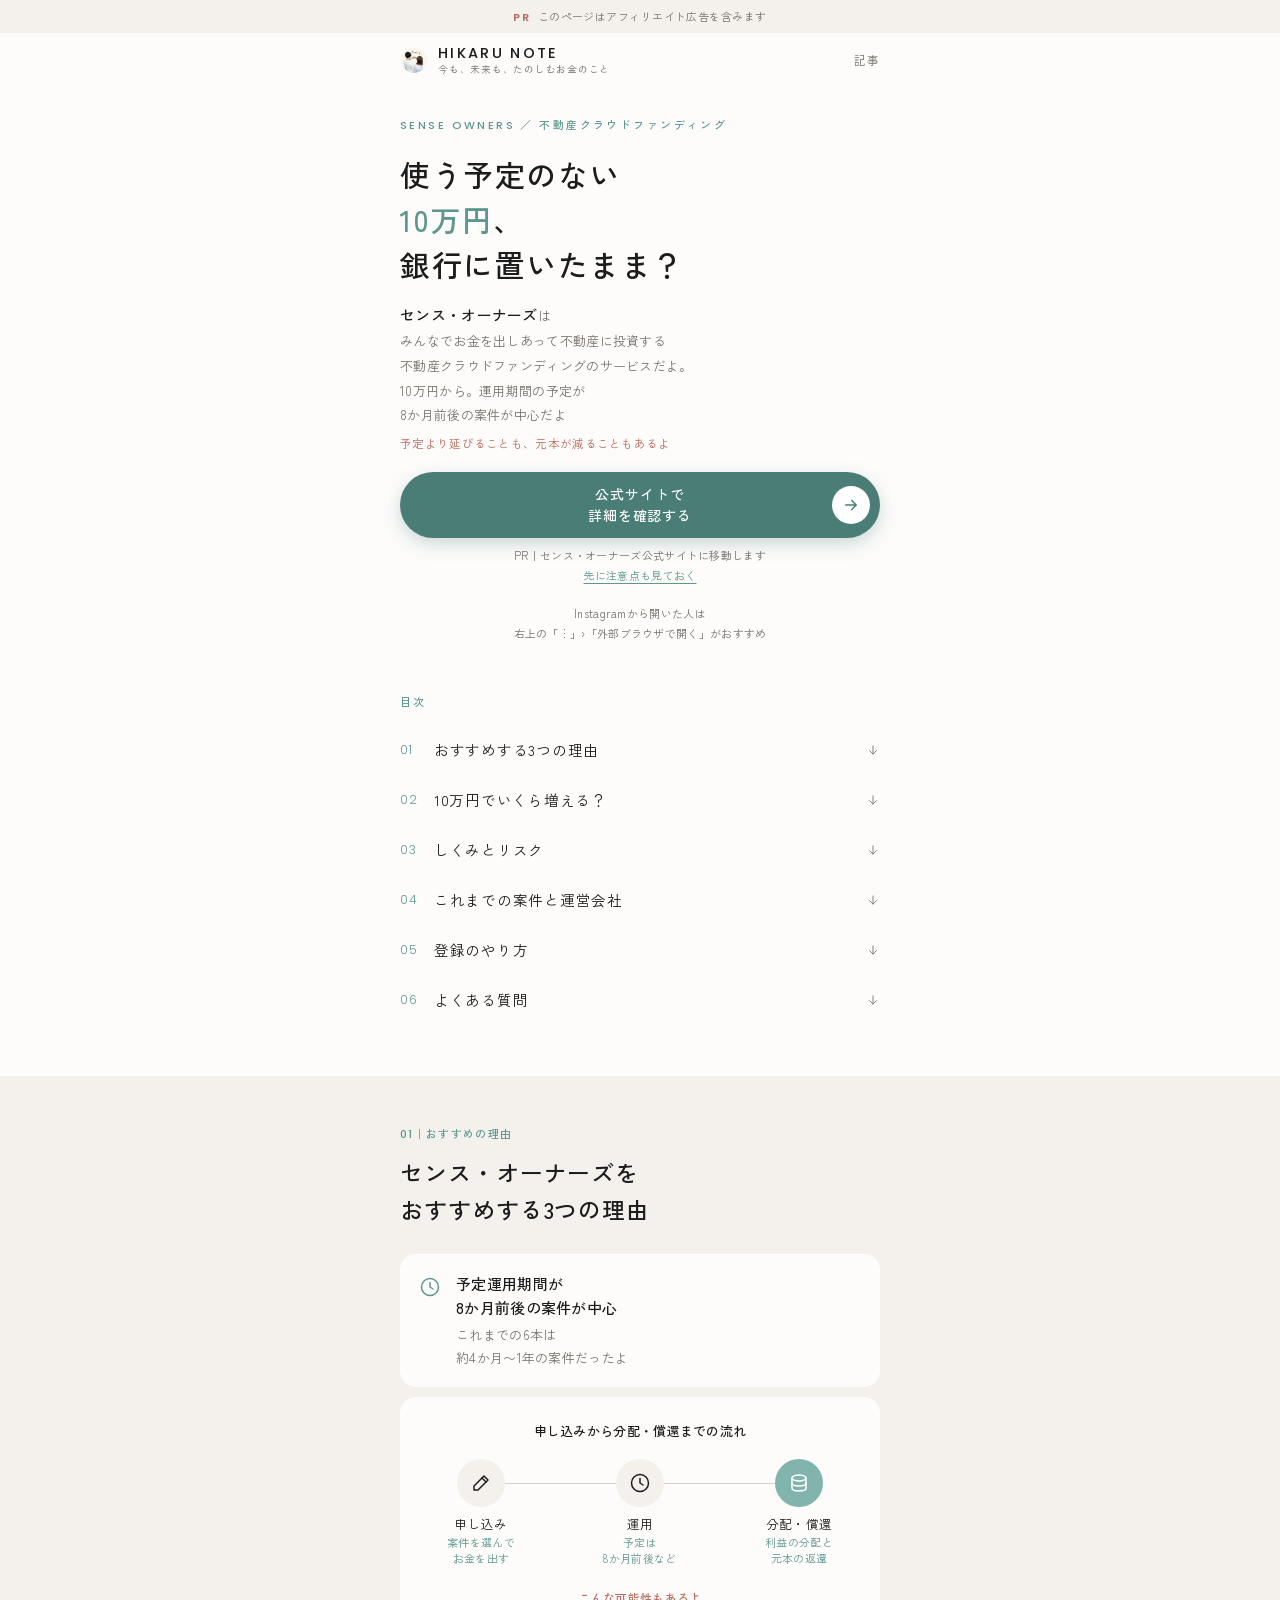
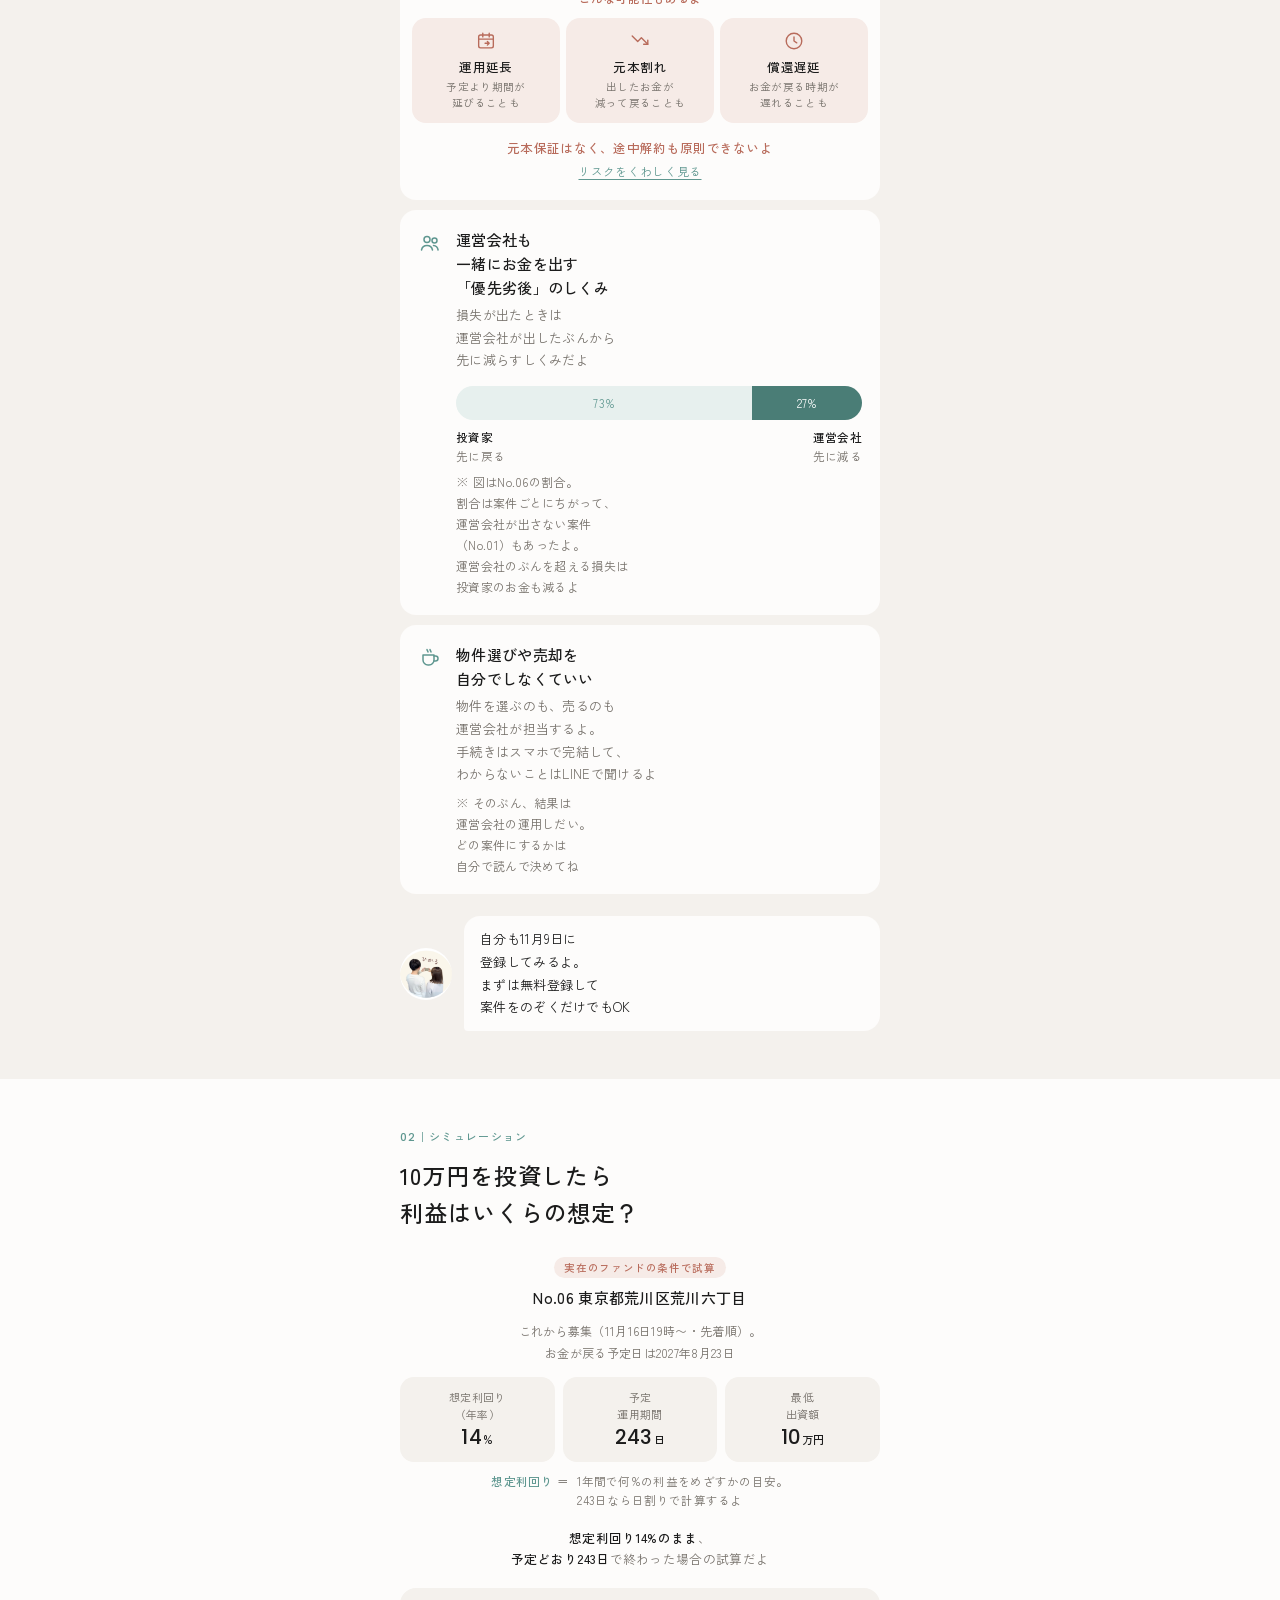
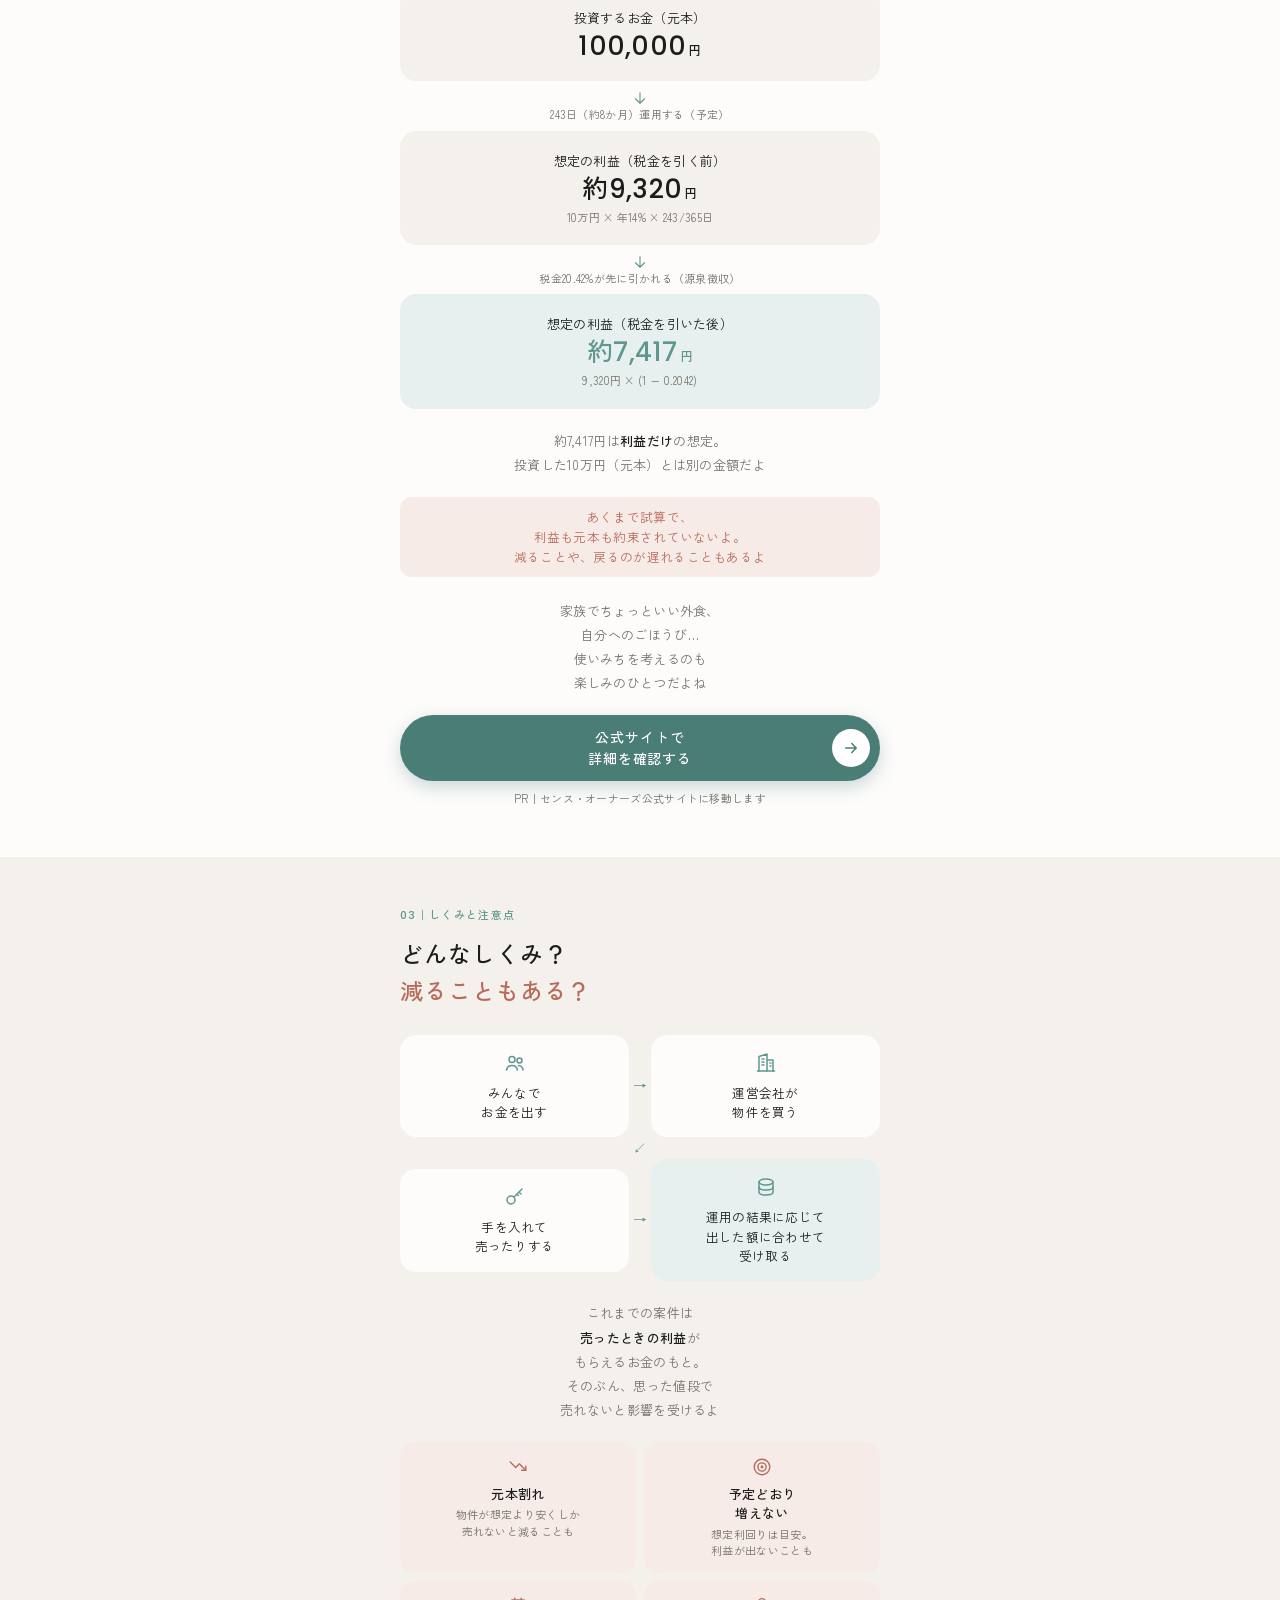
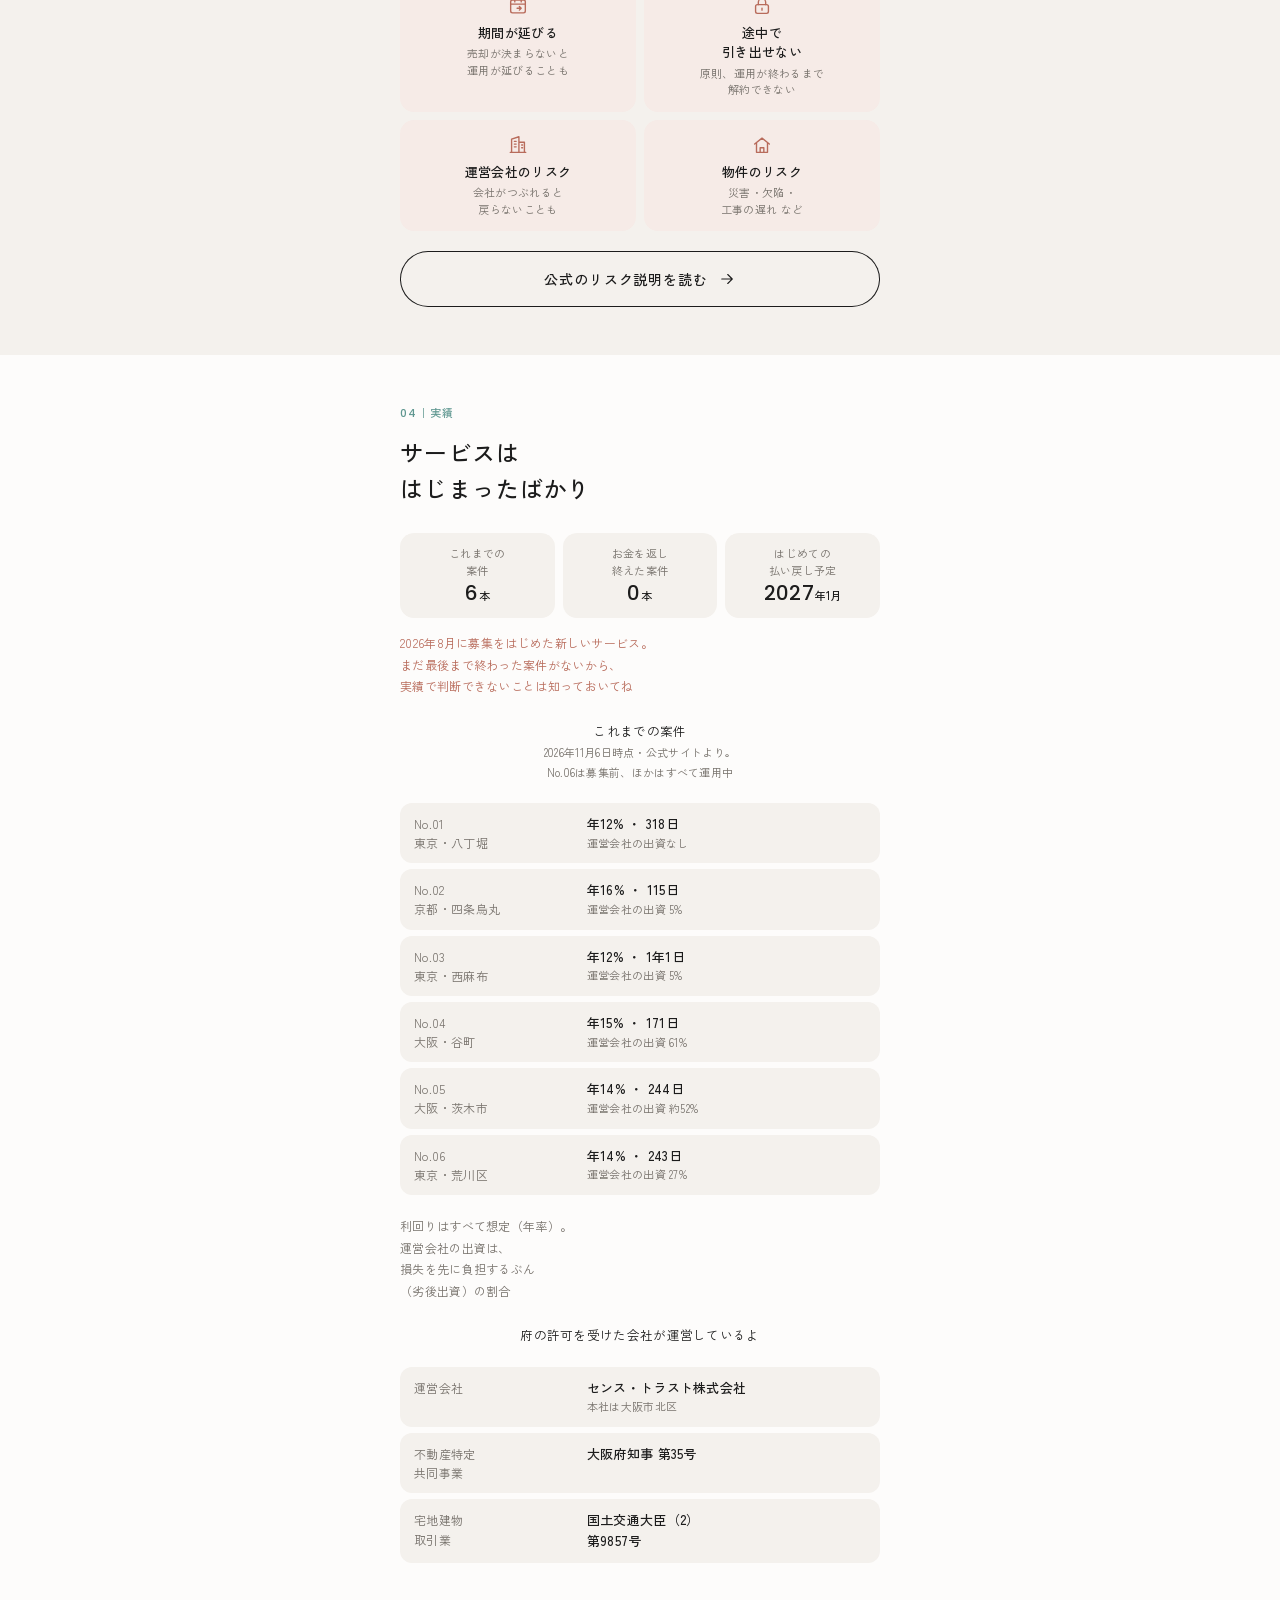
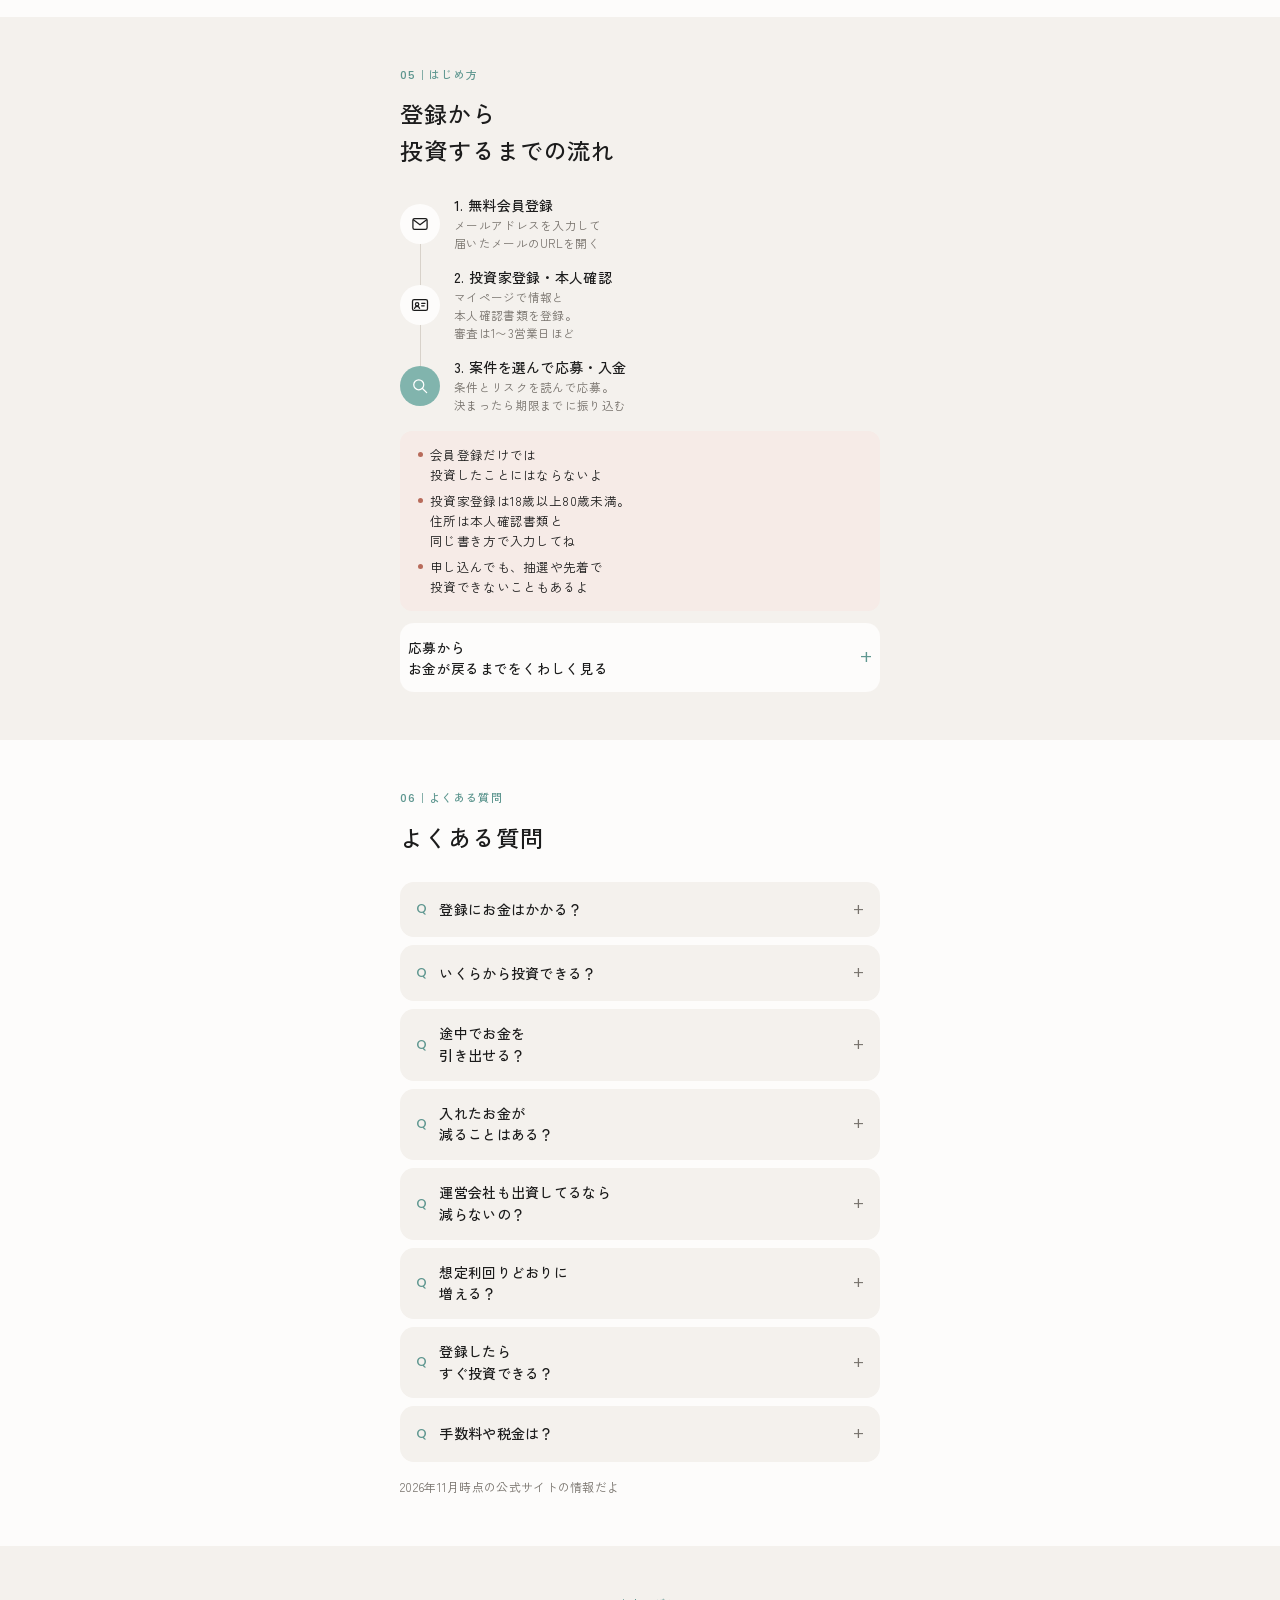
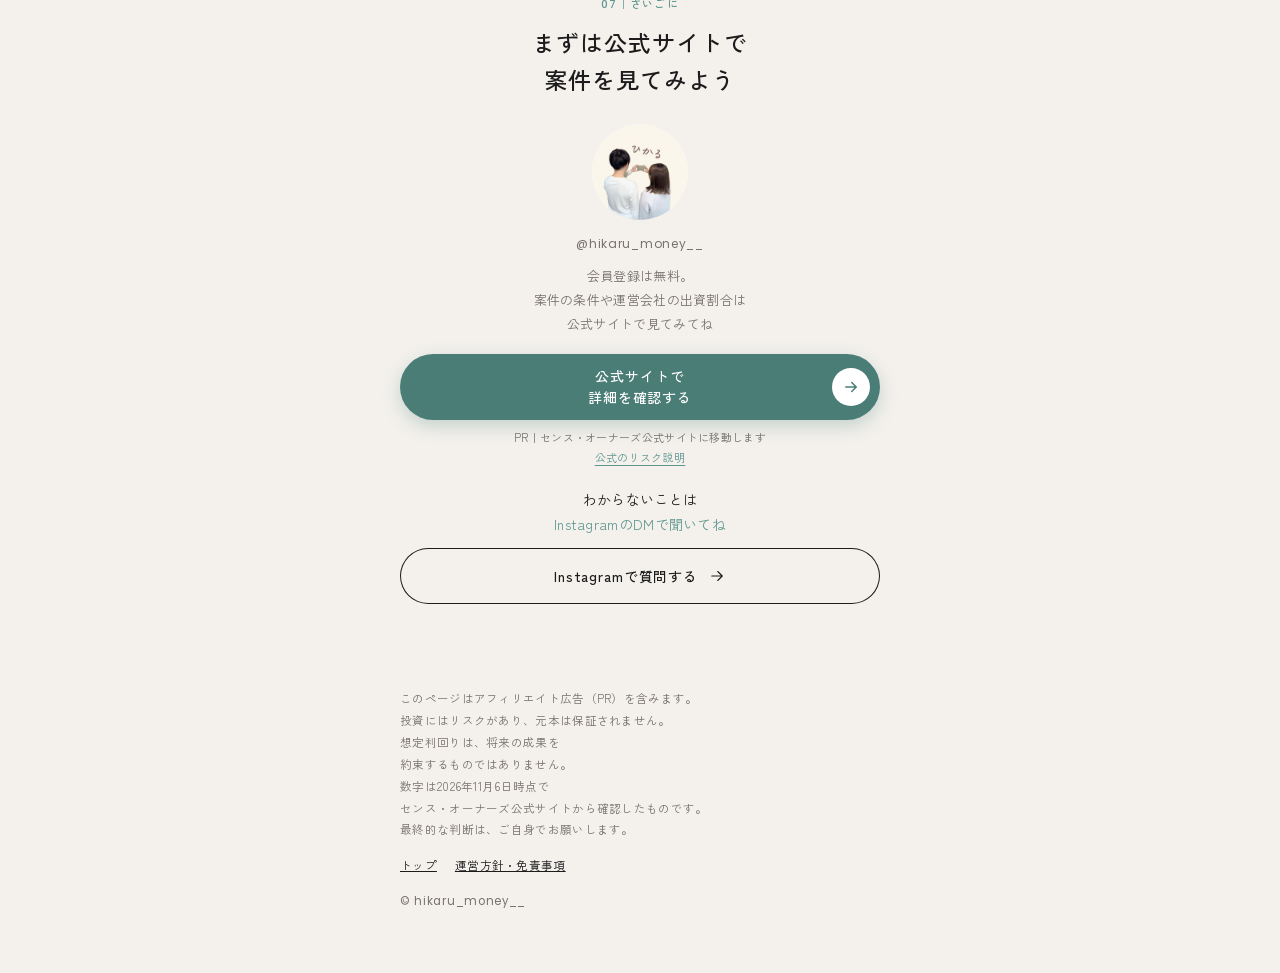
==== sense-owners/index.html @ 15f34afd "TORCHESガイド：理由2・3を図つきの形にそろえる" ====
<!doctype html>
<html lang="ja">
<head>
<meta charset="utf-8">
<meta name="viewport" content="width=device-width, initial-scale=1, viewport-fit=cover">
<meta name="robots" content="noindex">
<meta name="theme-color" content="#fdfcfb">
<title>センス・オーナーズ（SENSE OWNERS）紹介｜HIKARU NOTE</title>
<meta name="description" content="不動産クラウドファンディング、センス・オーナーズ（SENSE OWNERS）の特徴・リスク・始め方を、図解でまとめた紹介ページ。">
<link rel="preconnect" href="https://fonts.googleapis.com">
<link rel="preconnect" href="https://fonts.gstatic.com" crossorigin>
<link href="https://fonts.googleapis.com/css2?family=Zen+Kaku+Gothic+New:wght@400;500;700&family=Poppins:wght@300;400;500;600&display=swap" rel="stylesheet">
<link rel="stylesheet" href="/assets/style.css">
</head>
<body>
<script>
  // モーション：視差効果を減らす設定の人と、古いブラウザでは動かさない（そのときは全部最初から表示）
  if (window.requestAnimationFrame && !matchMedia('(prefers-reduced-motion: reduce)').matches) document.documentElement.classList.add('motion');
</script>

<div class="pr-bar"><strong>PR</strong>このページはアフィリエイト広告を含みます</div>

<header class="site-header">
  <div class="wrap">
    <a class="site-title" href="/"><img src="/assets/avatar.png" alt="" width="28" height="28"><span class="brand">HIKARU NOTE<small>今も、未来も、たのしむお金のこと</small></span></a>
    <nav><a href="/#posts">記事</a></nav>
  </div>
</header>

<main class="numbered">

  <!-- ファーストビュー -->
  <section class="fv">
    <div class="wrap">
      <a class="cp-notice" href="#campaign" data-campaign hidden><svg class="i"><use href="/assets/icons.svg#i-gift"/></svg>新規登録キャンペーン（11/9〜11/20）</a>
      <p class="eyebrow">SENSE OWNERS ／ 不動産クラウドファンディング</p>
      <h1>使う予定のない<br><em>10万円</em>、<br>銀行に置いたまま？</h1>
      <p class="lead"><b>センス・オーナーズ</b>は<br>みんなでお金を出しあって不動産に投資する<br>不動産クラウドファンディングのサービスだよ。<br>10万円から。運用期間の予定が<br>8か月前後の案件が中心だよ<small>予定より延びることも、元本が減ることもあるよ</small></p>

      <a class="btn" href="https://stair-s.com/link.php?i=pig38hyub27z&amp;m=miinu5v2nrsu" target="_blank" rel="sponsored noopener" data-affiliate-slot="sense-fv">公式サイトで<br>詳細を確認する</a>
      <p class="btn-note">PR｜センス・オーナーズ公式サイトに移動します<br><a href="#risk">先に注意点も見ておく</a></p>

      <p class="inapp">Instagramから開いた人は<br>右上の「︙」›「外部ブラウザで開く」がおすすめ</p>
    </div>
  </section>

  <!-- 目次（番号は各セクションの通し番号と同じになる） -->
  <nav class="toc" aria-label="このページの目次">
    <div class="wrap">
      <p class="eyebrow">目次</p>
      <ol>
          <li><a href="#reasons"><span>おすすめする3つの理由</span><svg class="i"><use href="/assets/icons.svg#i-arrow"/></svg></a></li>
          <li><a href="#simulation"><span>10万円でいくら増える？</span><svg class="i"><use href="/assets/icons.svg#i-arrow"/></svg></a></li>
          <li><a href="#risk"><span>しくみとリスク</span><svg class="i"><use href="/assets/icons.svg#i-arrow"/></svg></a></li>
          <li><a href="#record"><span>これまでの案件と運営会社</span><svg class="i"><use href="/assets/icons.svg#i-arrow"/></svg></a></li>
          <li class="toc-cp" data-campaign hidden><a href="#campaign"><span>登録でAmazonギフト2,000円分<em>11/20まで</em></span><svg class="i"><use href="/assets/icons.svg#i-arrow"/></svg></a></li>
          <li><a href="#steps"><span>登録のやり方</span><svg class="i"><use href="/assets/icons.svg#i-arrow"/></svg></a></li>
          <li><a href="#faq"><span>よくある質問</span><svg class="i"><use href="/assets/icons.svg#i-arrow"/></svg></a></li>
      </ol>
    </div>
  </nav>

  <!-- おすすめする3つの理由 -->
  <section class="sec band" id="reasons">
    <div class="wrap">
      <p class="eyebrow ja">おすすめの理由</p>
      <h2>センス・オーナーズを<br>おすすめする3つの理由</h2>
      <ol class="reasons">
        <li class="card reason"><svg class="i"><use href="/assets/icons.svg#i-clock"/></svg><div>
          <h3>予定運用期間が<br>8か月前後の案件が中心</h3>
          <p>これまでの6本は<br>約4か月〜1年の案件だったよ</p>
        </div></li>
      </ol>
      <div class="timebox">
        <p class="timebox-h">申し込みから分配・償還までの流れ</p>
        <ol>
          <li><span class="ic"><svg class="i"><use href="/assets/icons.svg#i-pen"/></svg></span>申し込み<small>案件を選んで<br>お金を出す</small></li>
          <li><span class="ic"><svg class="i"><use href="/assets/icons.svg#i-clock"/></svg></span>運用<small>予定は<br>8か月前後など</small></li>
          <li class="on"><span class="ic"><svg class="i"><use href="/assets/icons.svg#i-coin"/></svg></span>分配・償還<small>利益の分配と<br>元本の返還</small></li>
        </ol>
        <p class="timebox-warn">こんな可能性もあるよ</p>
        <div class="risks three">
          <div class="risk"><svg class="i"><use href="/assets/icons.svg#i-calendar"/></svg>運用延長<small>予定より期間が<br>延びることも</small></div>
          <div class="risk"><svg class="i"><use href="/assets/icons.svg#i-down"/></svg>元本割れ<small>出したお金が<br>減って戻ることも</small></div>
          <div class="risk"><svg class="i"><use href="/assets/icons.svg#i-clock"/></svg>償還遅延<small>お金が戻る時期が<br>遅れることも</small></div>
        </div>
        <p class="timebox-note"><b>元本保証はなく、途中解約も原則できないよ</b><a href="#risk">リスクをくわしく見る</a></p>
      </div>
      <ol class="reasons" start="2">
        <li class="card reason"><svg class="i"><use href="/assets/icons.svg#i-users"/></svg><div>
          <h3>運営会社も<br>一緒にお金を出す<br>「優先劣後」のしくみ</h3>
          <p>損失が出たときは<br>運営会社が出したぶんから<br>先に減らすしくみだよ</p>
          <div class="split" role="img" aria-label="No.06の出資の割合。投資家73％、運営会社27％">
            <div class="split-bar"><span class="s-inv" style="width:73%">73%</span><span class="s-sub" style="width:27%">27%</span></div>
            <div class="split-legend"><span><b>投資家</b><br>先に戻る</span><span><b>運営会社</b><br>先に減る</span></div>
          </div>
          <p class="cond">図はNo.06の割合。<br>割合は案件ごとにちがって、<br>運営会社が出さない案件<br>（No.01）もあったよ。<br>運営会社のぶんを超える損失は<br>投資家のお金も減るよ</p>
        </div></li>
        <li class="card reason"><svg class="i"><use href="/assets/icons.svg#i-cup"/></svg><div>
          <h3>物件選びや売却を<br>自分でしなくていい</h3>
          <p>物件を選ぶのも、売るのも<br>運営会社が担当するよ。<br>手続きはスマホで完結して、<br>わからないことはLINEで聞けるよ</p>
          <p class="cond">そのぶん、結果は<br>運営会社の運用しだい。<br>どの案件にするかは<br>自分で読んで決めてね</p>
        </div></li>
      </ol>
      <div class="talk">
        <img src="/assets/avatar.png" alt="ひかる" width="52" height="52">
        <div class="bubble">自分も11月9日に<br>登録してみるよ。<br>まずは無料登録して<br>案件をのぞくだけでもOK</div>
      </div>
    </div>
  </section>

  <!-- 投資シミュレーション -->
  <section class="sec" id="simulation">
    <div class="wrap">
      <p class="eyebrow ja">シミュレーション</p>
      <h2>10万円を投資したら<br>利益はいくらの想定？</h2>
      <div class="fund-name"><span class="tag">実在のファンドの条件で試算</span>No.06 東京都荒川区荒川六丁目</div>
      <p class="note">これから募集（11月16日19時〜・先着順）。<br>お金が戻る予定日は2027年8月23日</p>
      <div class="trio">
        <div>想定利回り<br>（年率）<b>14<small>%</small></b></div>
        <div>予定<br>運用期間<b>243<small>日</small></b></div>
        <div>最低<br>出資額<b>10<small>万円</small></b></div>
      </div>
      <dl class="words">
        <dt>想定利回り</dt><dd>1年間で何%の利益をめざすかの目安。<br>243日なら日割りで計算するよ</dd>
      </dl>
      <p class="calc-if"><b>想定利回り14%のまま</b>、<br><b>予定どおり243日</b>で終わった場合の試算だよ</p>
      <div class="calc">
        <div class="card">投資するお金（元本）<b>100,000<small>円</small></b></div>
        <span class="down"><svg class="i"><use href="/assets/icons.svg#i-arrow"/></svg>243日（約8か月）運用する（予定）</span>
        <div class="card">想定の利益（税金を引く前）<b>約9,320<small>円</small></b><span class="f">10万円 × 年14% × 243/365日</span></div>
        <span class="down"><svg class="i"><use href="/assets/icons.svg#i-arrow"/></svg>税金20.42%が先に引かれる（源泉徴収）</span>
        <div class="card goal">想定の利益（税金を引いた後）<b>約7,417<small>円</small></b><span class="f">9,320円 × (1 − 0.2042)</span></div>
      </div>
      <p class="mid-text">約7,417円は<b>利益だけ</b>の想定。<br>投資した10万円（元本）とは別の金額だよ</p>
      <div class="caution">あくまで試算で、<br>利益も元本も約束されていないよ。<br>減ることや、戻るのが遅れることもあるよ</div>
      <p class="recap">家族でちょっといい外食、<br>自分へのごほうび…<br>使いみちを考えるのも<br>楽しみのひとつだよね</p>
      <div class="gap"></div>
      <a class="btn" href="https://stair-s.com/link.php?i=pig38hyub27z&amp;m=miinu5v2nrsu" target="_blank" rel="sponsored noopener" data-affiliate-slot="sense-sim">公式サイトで<br>詳細を確認する</a>
      <p class="btn-note">PR｜センス・オーナーズ公式サイトに移動します</p>
    </div>
  </section>

  <!-- 仕組みとリスク -->
  <section class="sec band" id="risk">
    <div class="wrap">
      <p class="eyebrow ja">しくみと注意点</p>
      <h2>どんなしくみ？<br><span class="em-terra">減ることもある？</span></h2>
      <div class="flow4">
        <div class="card"><svg class="i"><use href="/assets/icons.svg#i-users"/></svg>みんなで<br>お金を出す</div>
        <span class="arrow">→</span>
        <div class="card"><svg class="i"><use href="/assets/icons.svg#i-building"/></svg>運営会社が<br>物件を買う</div>
        <span class="arrow a-diag">↙</span>
        <div class="card"><svg class="i"><use href="/assets/icons.svg#i-key"/></svg>手を入れて<br>売ったりする</div>
        <span class="arrow">→</span>
        <div class="card goal"><svg class="i"><use href="/assets/icons.svg#i-coin"/></svg>運用の結果に応じて<br>出した額に合わせて<br>受け取る</div>
      </div>
      <p class="mid-text">これまでの案件は<br><b>売ったときの利益</b>が<br>もらえるお金のもと。<br>そのぶん、思った値段で<br>売れないと影響を受けるよ</p>
      <div class="risks">
        <div class="risk"><svg class="i"><use href="/assets/icons.svg#i-down"/></svg>元本割れ<small>物件が想定より安くしか<br>売れないと減ることも</small></div>
        <div class="risk"><svg class="i"><use href="/assets/icons.svg#i-target"/></svg>予定どおり<br>増えない<small>想定利回りは目安。<br>利益が出ないことも</small></div>
        <div class="risk"><svg class="i"><use href="/assets/icons.svg#i-calendar"/></svg>期間が延びる<small>売却が決まらないと<br>運用が延びることも</small></div>
        <div class="risk"><svg class="i"><use href="/assets/icons.svg#i-lock"/></svg>途中で<br>引き出せない<small>原則、運用が終わるまで<br>解約できない</small></div>
        <div class="risk"><svg class="i"><use href="/assets/icons.svg#i-building"/></svg>運営会社のリスク<small>会社がつぶれると<br>戻らないことも</small></div>
        <div class="risk"><svg class="i"><use href="/assets/icons.svg#i-house"/></svg>物件のリスク<small>災害・欠陥・<br>工事の遅れ など</small></div>
      </div>
      <div class="gap"></div>
      <a class="btn line" href="https://sense-owners.jp/pages/risks" target="_blank" rel="noopener">公式のリスク説明を読む<svg class="i"><use href="/assets/icons.svg#i-arrow"/></svg></a>
    </div>
  </section>

  <!-- 案件と運営会社 -->
  <section class="sec" id="record">
    <div class="wrap">
      <p class="eyebrow ja">実績</p>
      <h2>サービスは<br>はじまったばかり</h2>
      <div class="trio">
        <div>これまでの<br>案件<b>6<small>本</small></b></div>
        <div>お金を返し<br>終えた案件<b>0<small>本</small></b></div>
        <div>はじめての<br>払い戻し予定<b>2027<small>年1月</small></b></div>
      </div>
      <p class="note warn">2026年8月に募集をはじめた新しいサービス。<br>まだ最後まで終わった案件がないから、<br>実績で判断できないことは知っておいてね</p>
      <p class="facts-t">これまでの案件<small>2026年11月6日時点・公式サイトより。<br>No.06は募集前、ほかはすべて運用中</small></p>
      <table class="facts">
        <tr><th>No.01<br>東京・八丁堀</th><td>年12% ・ 318日<small>運営会社の出資なし</small></td></tr>
        <tr><th>No.02<br>京都・四条烏丸</th><td>年16% ・ 115日<small>運営会社の出資 5%</small></td></tr>
        <tr><th>No.03<br>東京・西麻布</th><td>年12% ・ 1年1日<small>運営会社の出資 5%</small></td></tr>
        <tr><th>No.04<br>大阪・谷町</th><td>年15% ・ 171日<small>運営会社の出資 61%</small></td></tr>
        <tr><th>No.05<br>大阪・茨木市</th><td>年14% ・ 244日<small>運営会社の出資 約52%</small></td></tr>
        <tr><th>No.06<br>東京・荒川区</th><td>年14% ・ 243日<small>運営会社の出資 27%</small></td></tr>
      </table>
      <p class="note">利回りはすべて想定（年率）。<br>運営会社の出資は、<br>損失を先に負担するぶん<br>（劣後出資）の割合</p>
      <p class="facts-t">府の許可を受けた会社が運営しているよ</p>
      <table class="facts">
        <tr><th>運営会社</th><td>センス・トラスト株式会社<small>本社は大阪市北区</small></td></tr>
        <tr><th>不動産特定<br>共同事業</th><td>大阪府知事 第35号</td></tr>
        <tr><th>宅地建物<br>取引業</th><td>国土交通大臣（2）<br>第9857号</td></tr>
      </table>
    </div>
  </section>

  <!-- キャンペーン（ふだんは非表示。下のスクリプトの CAMPAIGN で切り替え） -->
  <section class="sec" id="campaign" data-campaign hidden>
    <div class="wrap">
      <p class="eyebrow ja">キャンペーン</p>
      <h2>新規登録で<br>Amazonギフトカード<br>2,000円分</h2>
      <table class="facts">
        <tr><th>期間</th><td>2026年11月9日（月）〜<br>11月20日（金）</td></tr>
        <tr><th>条件</th><td>期間中に新規で<br>本会員登録（投資家登録）を<br>完了すると<b class="em">Amazonギフトカード<br>2,000円分</b><small>投資しなくてOK</small></td></tr>
        <tr><th>主催</th><td>センス・トラスト株式会社</td></tr>
      </table>
      <ul class="cp-notes">
        <li>このページのリンクから登録しても<br>対象（2026年11月6日に確認）</li>
        <li>投資家登録の審査には1〜3日ほどかかるよ。<br>20日までに完了させたいなら早めに</li>
        <li>メールアドレスの会員登録だけでは対象外</li>
      </ul>
      <details class="more">
        <summary>No.06に出資したときの特典を見る</summary>
        <p class="facts-t">No.06限定 出資応援キャンペーン</p>
        <table class="facts">
          <tr><th>期間</th><td>2026年11月16日（月）〜<br>11月20日（金）</td></tr>
          <tr><th>特典</th><td>出資金額の<b class="em">2%相当</b>の<br>Amazonギフトカード<small>10万円の出資なら2,000円分</small></td></tr>
          <tr><th>条件</th><td>11月20日<b class="em">12時まで</b>に<br>応募完了、<br>11月25日22時までに<br>入金完了</td></tr>
        </table>
        <ul class="cp-notes">
          <li>応募の締め切りは20日23時59分だけど、<br>特典の対象は20日の12時までの応募</li>
          <li>先着順なので、応募できないこともある</li>
        </ul>
        <p class="caution">特典のために、<br>無理に投資額を増やさないでね。<br>投資にはリスクがあって、元本保証はないよ</p>
      </details>
      <p class="note">2026年11月6日に公式の案内（No.06のページ）で確認。<br>くわしい条件は公式のキャンペーン詳細ページで確認してね</p>
    </div>
  </section>

  <!-- 登録から投資までの流れ -->
  <section class="sec band" id="steps">
    <div class="wrap">
      <p class="eyebrow ja">はじめ方</p>
      <h2>登録から<br>投資するまでの流れ</h2>
      <ol class="timeline">
        <li><span class="ic"><svg class="i"><use href="/assets/icons.svg#i-mail"/></svg></span><b>1. 無料会員登録</b><small>メールアドレスを入力して<br>届いたメールのURLを開く</small></li>
        <li><span class="ic"><svg class="i"><use href="/assets/icons.svg#i-id"/></svg></span><b>2. 投資家登録・本人確認</b><small>マイページで情報と<br>本人確認書類を登録。<br>審査は1〜3営業日ほど</small></li>
        <li class="on"><span class="ic"><svg class="i"><use href="/assets/icons.svg#i-search"/></svg></span><b>3. 案件を選んで応募・入金</b><small>条件とリスクを読んで応募。<br>決まったら期限までに振り込む</small></li>
      </ol>
      <ul class="keypoints">
        <li>会員登録だけでは<br>投資したことにはならないよ</li>
        <li>投資家登録は18歳以上80歳未満。<br>住所は本人確認書類と<br>同じ書き方で入力してね</li>
        <li>申し込んでも、抽選や先着で<br>投資できないこともあるよ</li>
      </ul>
      <!-- 実際の登録画面（2026-11-09撮影予定）を入れるときは、torches/index.html の「会員登録〜本人確認を実際の画面でくわしく見る」と同じ形で、ここに details.more を追加する -->
      <details class="more">
        <summary>応募から<br>お金が戻るまでをくわしく見る</summary>
        <ol class="timeline">
          <li><span class="ic"><svg class="i"><use href="/assets/icons.svg#i-search"/></svg></span><b>案件を選ぶ</b><small>期間・想定利回り・<br>運営会社の出資割合を読む</small></li>
          <li><span class="ic"><svg class="i"><use href="/assets/icons.svg#i-pen"/></svg></span><b>口数を選んで応募</b><small>1口1万円・10口から。<br>応募後に口数は変えられない</small></li>
          <li><span class="ic"><svg class="i"><use href="/assets/icons.svg#i-check"/></svg></span><b>出資を確定する</b><small>抽選の案件は当選したら。<br>書面を読んで「出資確定」</small></li>
          <li><span class="ic"><svg class="i"><use href="/assets/icons.svg#i-bank"/></svg></span><b>お金を振り込む</b><small>登録した自分の口座から<br>期限までに振り込む<br>（振込手数料は自分持ち）</small></li>
          <li><span class="ic"><svg class="i"><use href="/assets/icons.svg#i-sprout"/></svg></span><b>運用スタート</b><small>運用が終わるまで待つ<br>（途中解約は原則できない）</small></li>
          <li class="on"><span class="ic"><svg class="i"><use href="/assets/icons.svg#i-coin"/></svg></span><b>分配・償還</b><small>運用が終わった月の<br>翌々月までに振込の予定</small></li>
        </ol>
      </details>
    </div>
  </section>

  <!-- FAQ -->
  <section class="sec" id="faq">
    <div class="wrap">
      <p class="eyebrow ja">よくある質問</p>
      <h2>よくある質問</h2>
      <div class="qa">
        <details>
          <summary>登録にお金はかかる？</summary>
          <div class="ans">かからないよ。<br>口座をつくるのも、持っておくのも<br>手数料はかからないと<br>公式で案内されているよ。</div>
        </details>
        <details>
          <summary>いくらから投資できる？</summary>
          <div class="ans">1口1万円で、<br>10口＝10万円から。<br>これまでの案件は<br>すべて10万円からだったよ。</div>
        </details>
        <details>
          <summary>途中でお金を<br>引き出せる？</summary>
          <div class="ans">原則できないよ。<br>運用が終わるまで待つしくみ。<br>契約から8日以内なら<br>クーリング・オフはできるよ。</div>
        </details>
        <details>
          <summary>入れたお金が<br>減ることはある？</summary>
          <div class="ans">あるよ。元本保証はないから<br>入れた額より減って<br>戻ることもあるよ。</div>
        </details>
        <details>
          <summary>運営会社も出資してるなら<br>減らないの？</summary>
          <div class="ans">減ることはあるよ。<br>運営会社が出したぶんを<br>超える損失が出たら<br>投資家のお金も減るよ。<br>割合は案件ごとにちがうから<br>毎回たしかめてね。</div>
        </details>
        <details>
          <summary>想定利回りどおりに<br>増える？</summary>
          <div class="ans">必ずではないよ。<br>あくまで1年あたりの目安で<br>届かないこともあるよ。</div>
        </details>
        <details>
          <summary>登録したら<br>すぐ投資できる？</summary>
          <div class="ans">投資家登録の審査に<br>1〜3営業日ほどかかるよ。<br>そのあと募集中の案件に<br>応募する流れだよ。</div>
        </details>
        <details>
          <summary>手数料や税金は？</summary>
          <div class="ans">お金を入れるときの<br>振込手数料は自分持ち。<br>もらえるお金からは<br>税金20.42%が先に引かれるよ<br>（雑所得）。<br>確定申告が必要なこともあるよ。</div>
        </details>
      </div>
      <p class="note">2026年11月時点の公式サイトの情報だよ</p>
    </div>
  </section>

  <!-- 最終CTA -->
  <section class="sec band">
    <div class="wrap profile">
      <p class="eyebrow ja">さいごに</p>
      <h2>まずは公式サイトで<br>案件を見てみよう</h2>
      <img src="/assets/hikaru.jpg" alt="ひかる" width="96" height="96">
      <div class="handle">@hikaru_money__</div>
      <p class="final-lead">会員登録は無料。<br>案件の条件や運営会社の出資割合は<br>公式サイトで見てみてね</p>
      <a class="btn" href="https://stair-s.com/link.php?i=pig38hyub27z&amp;m=miinu5v2nrsu" target="_blank" rel="sponsored noopener" data-affiliate-slot="sense-bottom">公式サイトで<br>詳細を確認する</a>
      <p class="btn-note">PR｜センス・オーナーズ公式サイトに移動します<br><a href="https://sense-owners.jp/pages/risks" target="_blank" rel="noopener">公式のリスク説明</a></p>
      <div class="gap"></div>
      <p class="role">わからないことは<br><span class="em">InstagramのDMで聞いてね</span></p>
      <a class="btn line" href="https://www.instagram.com/hikaru_money__/" target="_blank" rel="noopener">Instagramで質問する<svg class="i"><use href="/assets/icons.svg#i-arrow"/></svg></a>
    </div>
  </section>

</main>

<footer class="site-footer">
  <div class="wrap">
    <p>このページはアフィリエイト広告（PR）を含みます。<br>
    投資にはリスクがあり、元本は保証されません。<br>
    想定利回りは、将来の成果を<br>約束するものではありません。<br>
    数字は2026年11月6日時点で<br>センス・オーナーズ公式サイトから確認したものです。<br>
    最終的な判断は、ご自身でお願いします。</p>
    <div class="links"><a href="/">トップ</a><a href="/policy/">運営方針・免責事項</a></div>
    <p class="copy">© hikaru_money__</p>
  </div>
</footer>

<script>
  // キャンペーンの表示切り替え
  // 開催時：CAMPAIGN.on を true にして、end（最終日）と本文を書き換える。
  // 最終日を過ぎたら、on のままでも自動で隠れる。
  // 2026-11-06：アフィリエイトリンク経由も対象と確認できたので true
  var CAMPAIGN = { on: true, end: '2026-11-20' };
  (function () {
    if (!CAMPAIGN.on) return;
    if (new Date() > new Date(CAMPAIGN.end + 'T23:59:59+09:00')) return;
    document.querySelectorAll('[data-campaign]').forEach(function (el) { el.hidden = false; });
  })();

  // スクロールで出てくる（1回だけ）
  (function () {
    if (!document.documentElement.classList.contains('motion')) return;
    function show(el) { el.classList.add('in'); }
    var queued = false;
    function sweep() {
      queued = false;
      var line = innerHeight * .88;
      document.querySelectorAll('.rv:not(.in)').forEach(function (el) {
        if (el.offsetParent !== null && el.getBoundingClientRect().top < line) show(el);
      });
    }
    function queue() { if (!queued) { queued = true; requestAnimationFrame(sweep); } }
    document.querySelectorAll('.reasons, .trio, .risks, .flow4, .qa').forEach(function (el) { el.classList.add('stagger'); });
    document.querySelectorAll('.stagger, .timeline').forEach(function (g) {
      Array.prototype.forEach.call(g.children, function (c, i) { c.style.setProperty('--i', i); });
    });
    document.querySelectorAll('.sec .wrap > *, .stagger, .timeline, .talk').forEach(function (el) { el.classList.add('rv'); });
    addEventListener('scroll', queue, { passive: true });
    addEventListener('resize', queue);
    sweep();
  })();
</script>

</body>
</html>
---- assets/style.css ----
/* HIKARU NOTE 共通スタイル（2026-11-01 A案：ElevenLabs風）
   参考：styles.refero.design の ElevenLabs（色・余白・文字の決め方のみ）
   生成りの白とベージュの2色の帯で区切る。横線・枠線は使わない。
   文字は細めのゴシック＋字間広め、差し色はセージ1色。アイコンは線画（assets/icons.svg）。
   写真は .photo の枠に入れる（未用意のあいだは「写真（準備中）」の枠を表示）。 */
:root {
  --bg: #fdfcfb;         /* ページの地（生成りの白） */
  --band: #f4f1ed;       /* 帯・カード（一段深いベージュ） */
  --stone: #e9e5df;      /* アイコンの下地・プレースホルダー */
  --ink: #1c1c1c;        /* 文字・ボタン */
  --sub: #77726c;        /* 補足 */
  --sage: #81b4ad;       /* 差し色 */
  --sage-ink: #5f9790;   /* 差し色の文字 */
  --sage-soft: #e7f0ee;
  --sage-deep: #4a7d76;  /* 公式サイトへのボタン（白文字で読める濃さ） */
  --terra: #b86b5b;      /* 注意の文字 */
  --terra-soft: #f6ebe7; /* 注意の下地 */
  --gothic: "Zen Kaku Gothic New", "Hiragino Sans", "Hiragino Kaku Gothic ProN", sans-serif;
  --latin: "Poppins", "Zen Kaku Gothic New", sans-serif;
}

* { box-sizing: border-box; }
html { -webkit-text-size-adjust: 100%; scroll-padding-top: 64px; }
body {
  margin: 0;
  background: var(--bg);
  color: var(--ink);
  font-family: var(--gothic);
  font-size: 15px;
  font-weight: 400;
  line-height: 1.85;
  letter-spacing: .02em;
  word-break: auto-phrase;
  overflow-wrap: anywhere;
}
a { color: inherit; }
img { max-width: 100%; }
[hidden] { display: none !important; }
h1, h2, h3 { margin: 0; font-weight: 500; text-wrap: balance; }
p { margin: 0 0 12px; }
.em { color: var(--sage-ink); }
.em-terra { color: var(--terra); }

.wrap {
  max-width: 520px;
  margin: 0 auto;
  padding-left: max(20px, env(safe-area-inset-left, 0px));
  padding-right: max(20px, env(safe-area-inset-right, 0px));
}

svg.i { width: 24px; height: 24px; fill: none; stroke: currentColor; stroke-width: 1.5; stroke-linecap: round; stroke-linejoin: round; flex: none; }

/* ---------- PR表記・ヘッダー ---------- */
.pr-bar { background: var(--band); color: var(--sub); font-size: 11px; text-align: center; padding: 6px 16px; letter-spacing: .04em; }
.pr-bar strong { font-family: var(--latin); font-weight: 600; color: var(--terra); margin-right: 8px; letter-spacing: .1em; }
.site-header {
  position: sticky;
  top: 0;
  z-index: 10;
  background: rgba(253, 252, 251, .9);
  backdrop-filter: blur(12px);
  -webkit-backdrop-filter: blur(12px);
}
.site-header .wrap { display: flex; align-items: center; justify-content: space-between; height: 54px; }
.site-title { display: flex; align-items: center; gap: 10px; font-size: 14px; font-weight: 500; letter-spacing: .06em; text-decoration: none; }
.site-title .brand { font-family: var(--latin); font-weight: 500; font-size: 14.5px; letter-spacing: .16em; }
.site-title .brand small { display: block; font-family: var(--gothic); font-weight: 400; font-size: 9.5px; letter-spacing: .08em; color: var(--sub); line-height: 1.4; margin-top: 1px; }
.site-title .brand { line-height: 1.25; }
.site-title img { width: 28px; height: 28px; border-radius: 50%; object-fit: cover; background: var(--band); }
.site-header nav { display: flex; gap: 18px; }
.site-header nav a { font-size: 12px; color: var(--sub); text-decoration: none; letter-spacing: .08em; }

/* ---------- セクション ---------- */
.sec { padding-block: 48px; }
.sec.band { background: var(--band); }
.eyebrow { font-family: var(--latin); font-size: 11px; font-weight: 500; letter-spacing: .22em; color: var(--sage-ink); margin: 0 0 10px; text-transform: uppercase; }
.numbered { counter-reset: sec; }
.numbered .sec { counter-increment: sec; }
.numbered .sec .eyebrow::before { content: counter(sec, decimal-leading-zero) " — "; }
.numbered .sec .eyebrow.ja::before { content: counter(sec, decimal-leading-zero) "｜"; }
.eyebrow.ja { letter-spacing: .12em; }
.sec h2 { font-size: 23px; line-height: 1.6; letter-spacing: .04em; margin-bottom: 26px; }
.note { font-size: 12px; color: var(--sub); line-height: 1.8; margin: 14px 0 0; }
.note.warn { color: var(--terra); }
.gap { height: 20px; }

/* カード（帯の上は白、白の上はベージュ） */
.card { background: var(--band); border-radius: 16px; padding: 18px; }
.band .card { background: var(--bg); }

/* 写真の枠（未用意のあいだはプレースホルダー） */
.photo {
  position: relative;
  border-radius: 16px;
  overflow: hidden;
  background: var(--stone);
  aspect-ratio: 4 / 3;
  max-width: 100%;
  display: grid;
  place-content: center;
  justify-items: center;
  gap: 6px;
  color: var(--sub);
  font-size: 11.5px;
  text-align: center;
  line-height: 1.6;
}
.photo.wide { aspect-ratio: 16 / 10; }
.photo img { position: absolute; inset: 0; width: 100%; height: 100%; object-fit: cover; }
.photo svg.i { width: 28px; height: 28px; stroke-width: 1.3; }

/* ---------- ボタン ---------- */
.btn {
  display: flex;
  align-items: center;
  justify-content: center;
  gap: 10px;
  width: 100%;
  min-height: 56px;
  padding: 12px 22px;
  font-family: var(--gothic);
  font-size: 14px;
  font-weight: 500;
  letter-spacing: .06em;
  line-height: 1.5;
  text-align: center;
  text-decoration: none;
  border-radius: 9999px;
  background: var(--ink);
  color: #fff;
}
.btn svg.i { width: 18px; height: 18px; }
.btn.line { background: transparent; color: var(--ink); box-shadow: inset 0 0 0 1px var(--ink); }
.btn.pending { background: var(--stone); color: var(--sub); cursor: default; }
.btn-note { font-size: 11px; color: var(--sub); text-align: center; margin: 8px 0 0; line-height: 1.8; }
.btn-note a { color: var(--sage-ink); text-decoration: underline; text-underline-offset: 3px; }
/* 公式サイトへのボタン：押せる場所だとわかるように、右端の矢印・影・押したときの沈み込み */
a.btn:not(.line) { background: var(--sage-deep); position: relative; padding-inline: 58px; box-shadow: 0 6px 18px rgba(74, 125, 118, .28); transition: transform .15s, box-shadow .15s, background-color .15s; -webkit-tap-highlight-color: transparent; }
a.btn:not(.line)::after { content: ""; position: absolute; right: 10px; top: 50%; width: 38px; height: 38px; margin-top: -19px; border-radius: 50%; background: #fff url("data:image/svg+xml,%3Csvg xmlns='http://www.w3.org/2000/svg' viewBox='0 0 24 24' fill='none' stroke='%234a7d76' stroke-width='2' stroke-linecap='round' stroke-linejoin='round'%3E%3Cpath d='M5 12h14M13 6l6 6-6 6'/%3E%3C/svg%3E") center / 18px no-repeat; }
a.btn:not(.line):active { transform: translateY(2px); box-shadow: 0 2px 6px rgba(74, 125, 118, .25); background-color: #3f6c66; }
@media (hover: hover) { a.btn:not(.line):hover { background-color: #3f6c66; } }
.motion a.btn:not(.line)::after { animation: nudge 1.8s ease-in-out infinite; }
@keyframes nudge { 0%, 60%, 100% { transform: none; } 30% { transform: translateX(4px); } }

/* ---------- ひかるの吹き出し ---------- */
.talk { display: flex; align-items: center; gap: 12px; margin-top: 22px; }
.talk img { flex: none; width: 52px; height: 52px; border-radius: 50%; object-fit: cover; background: var(--stone); }
.bubble { flex: 1; min-width: 0; background: var(--bg); border-radius: 16px 16px 16px 4px; padding: 12px 16px; font-size: 13px; line-height: 1.75; }
.sec:not(.band) .bubble { background: var(--band); }

/* ---------- ファーストビュー ---------- */
.fv { padding-block: 28px 40px; }
.fv .eyebrow { margin-bottom: 16px; }
.fv h1 { font-size: 30px; line-height: 1.5; letter-spacing: .05em; }
.fv h1 em { font-style: normal; color: var(--sage-ink); }
.fv .lead { font-size: 13px; color: var(--sub); line-height: 1.9; margin: 14px 0 20px; }
.fv .lead b { color: var(--ink); font-weight: 500; font-size: 15px; }
.fv .photo { margin-bottom: 14px; }
.fv .photo.wide { aspect-ratio: 2 / 1; margin-bottom: 16px; }
.fv .photo img { object-position: 50% 35%; }
.fv .btn-note { margin-bottom: 18px; }
.timebox-note a { color: var(--sage-ink); text-decoration: underline; text-underline-offset: 3px; }
.cp-notice {
  display: inline-flex;
  align-items: center;
  gap: 8px;
  background: var(--terra-soft);
  color: var(--terra);
  font-size: 12px;
  font-weight: 500;
  text-decoration: none;
  padding: 5px 14px;
  border-radius: 9999px;
  margin-bottom: 18px;
}
.cp-notice svg.i { width: 16px; height: 16px; }
.timebox { background: var(--band); border-radius: 16px; padding: 22px 12px 18px; }
.band .timebox { background: var(--bg); }
.band .timebox .ic { background: var(--band); }
.band .timebox .on .ic { background: var(--sage); }
.timebox-q { font-size: 12px; text-align: center; color: var(--sub); letter-spacing: .06em; margin: 0 0 6px; }
.timebox-t { font-size: 17px; font-weight: 700; text-align: center; color: var(--ink); letter-spacing: .04em; line-height: 1.55; margin: 0 0 8px; }
.timebox-s { font-size: 12px; text-align: center; color: var(--sage-ink); letter-spacing: .04em; line-height: 1.7; margin: 0 0 18px; }
.timebox ol { list-style: none; margin: 0; padding: 0; display: grid; grid-template-columns: 1fr 1.3fr 1fr; text-align: center; position: relative; }
.timebox ol::before { content: ""; position: absolute; top: 24px; left: 17%; right: 17%; border-top: 1px solid #d8d2ca; }
.timebox li { position: relative; font-size: 12.5px; line-height: 1.45; }
.timebox li small { display: block; font-size: 11px; color: var(--sage-ink); margin-top: 2px; }
.timebox .ic { position: relative; z-index: 1; width: 48px; height: 48px; margin: 0 auto 8px; display: grid; place-content: center; border-radius: 50%; background: var(--bg); }
.timebox .on .ic { background: var(--sage); color: #fff; }
.sec-lead { font-size: 13px; color: var(--sub); line-height: 1.9; margin: -6px 0 18px; }
.timebox-h { font-size: 13px; font-weight: 500; text-align: center; margin: 0 0 16px; }
.reasons + .timebox { margin: 10px 0; }
.timebox-warn { font-size: 12px; font-weight: 500; color: var(--terra); text-align: center; margin: 20px 0 8px; }
.risks.three { grid-template-columns: repeat(3, minmax(0, 1fr)); gap: 6px; }
.risks.three .risk { padding: 12px 4px; font-size: 12.5px; }
.risks.three .risk small { font-size: 10.5px; }
.timebox-note { font-size: 11.5px; line-height: 1.8; color: var(--sub); text-align: center; margin: 14px 0 0; }
.inapp { font-size: 11px; color: var(--sub); text-align: center; line-height: 1.8; margin: 18px 0 0; }

/* ---------- 3つの理由 ---------- */
.reasons { list-style: none; margin: 0; padding: 0; display: grid; gap: 10px; }
.reason { display: flex; gap: 14px; align-items: flex-start; }
.reason > svg.i { color: var(--sage-ink); margin-top: 3px; }
.reason > div { min-width: 0; }
.reason h3 { font-size: 15px; line-height: 1.6; margin-bottom: 4px; }
.reason p { font-size: 13px; color: var(--sub); line-height: 1.75; margin: 0; }
.reason .cond { font-size: 12px; margin-top: 6px; }
.reason .cond::before { content: "※ "; }

/* ---------- シミュレーション ---------- */
.fund-name { text-align: center; font-size: 15px; font-weight: 500; margin-bottom: 14px; }
.fund-name .tag { display: block; width: max-content; margin: 0 auto 6px; font-size: 10.5px; color: var(--terra); background: var(--terra-soft); padding: 1px 10px; border-radius: 9999px; letter-spacing: .06em; }
.fund-name + .note { text-align: center; margin: -6px 0 14px; }
.trio { display: grid; grid-template-columns: repeat(3, minmax(0, 1fr)); gap: 8px; }
.trio > div { background: var(--band); border-radius: 14px; padding: 12px 4px; text-align: center; font-size: 11px; color: var(--sub); line-height: 1.5; }
.band .trio > div { background: var(--bg); }
.trio b { display: block; font-family: var(--latin); font-weight: 500; font-size: 20px; color: var(--ink); line-height: 1.3; margin-top: 2px; }
.trio b small { font-family: var(--gothic); font-size: 11px; margin-left: 1px; }
.calc { display: grid; justify-items: center; margin-top: 18px; }
.calc .card { width: 100%; text-align: center; font-size: 13px; }
.calc .card b { display: block; font-family: var(--latin); font-weight: 500; font-size: 26px; line-height: 1.3; }
.calc .card b small { font-family: var(--gothic); font-size: 13px; margin-left: 2px; }
.calc .card .f { display: block; font-size: 11px; color: var(--sub); }
.calc .card.goal { background: var(--sage-soft); }
.calc .card.goal b { color: var(--sage-ink); }
.calc .down { display: grid; justify-items: center; padding: 8px 0; font-size: 11px; color: var(--sub); line-height: 1.4; }
.calc .down svg.i { transform: rotate(90deg); width: 18px; height: 18px; color: var(--sage-ink); }

/* ---------- 仕組み ---------- */
.flow4 { display: grid; grid-template-columns: 1fr 22px 1fr; grid-template-rows: auto 22px auto; align-items: center; }
.flow4 .card { text-align: center; font-size: 12.5px; line-height: 1.55; padding: 16px 6px; }
.flow4 .card svg.i { display: block; margin: 0 auto 8px; color: var(--sage-ink); }
.flow4 .card.goal { background: var(--sage-soft); }
.flow4 .arrow { color: var(--sage-ink); font-size: 14px; text-align: center; }
/* 右上のカードから左下のカードへ：2行目の全幅の真ん中に置く */
.flow4 .a-diag { grid-column: 1 / -1; justify-self: center; }
.mid-text { font-size: 13px; text-align: center; line-height: 1.85; margin: 20px 0; color: var(--sub); }
.mid-text b { color: var(--ink); font-weight: 500; }
.risks { display: grid; grid-template-columns: 1fr 1fr; gap: 8px; }
.risk { background: var(--terra-soft); border-radius: 14px; padding: 14px 10px; text-align: center; font-size: 13px; font-weight: 500; line-height: 1.5; }
.risk svg.i { display: block; margin: 0 auto 6px; color: var(--terra); width: 22px; height: 22px; }
.risk small { display: block; font-size: 11px; font-weight: 400; color: var(--sub); margin-top: 3px; }

/* ---------- 実績 ---------- */
.stats > div b { font-size: 21px; }
.facts { width: 100%; border-collapse: separate; border-spacing: 0 6px; font-size: 13px; margin-top: 14px; }
.facts th, .facts td { background: var(--band); padding: 11px 14px; text-align: left; vertical-align: top; line-height: 1.6; }
.band .facts th, .band .facts td { background: var(--bg); }
.facts th { width: 36%; color: var(--sub); font-weight: 400; font-size: 12px; border-radius: 12px 0 0 12px; }
.facts td { font-weight: 500; border-radius: 0 12px 12px 0; }

/* ---------- キャンペーン ---------- */
.proof { margin: 22px 0 0; background: var(--band); border-radius: 16px; padding: 16px; text-align: center; }
.proof figcaption { font-size: 13px; font-weight: 500; margin-bottom: 10px; }
.proof img { display: block; width: 100%; height: auto; border-radius: 10px; background: #fff; }
.proof p { margin: 10px 0 0; font-size: 11.5px; line-height: 1.7; color: var(--sub); }
.cp-banner { display: block; width: 100%; max-width: 360px; height: auto; margin: 0 auto 18px; border-radius: 16px; }
/* 登録画面で見る手順（縦に1ステップずつ：左にスクショ、右に入力するもの・次に押すボタン） */
.guide-wrap { margin: 26px 0 0; }
.guide-wrap figcaption { text-align: center; font-size: 14px; font-weight: 500; margin-bottom: 14px; }
.guide-wrap figcaption small { display: block; font-size: 11px; font-weight: 400; color: var(--sub); margin-top: 2px; }
.guide { list-style: none; margin: 0; padding: 0; display: grid; gap: 12px; }
.gs { display: grid; grid-template-columns: 36% minmax(0, 1fr); gap: 14px; align-items: start; background: var(--bg); border-radius: 16px; padding: 12px; }
.gs > img { display: block; width: 100%; height: auto; border-radius: 10px; border: 1px solid var(--stone); }
.gs-noimg { aspect-ratio: 9 / 16; border-radius: 10px; background: var(--band); display: grid; place-content: center; justify-items: center; gap: 6px; font-size: 10.5px; line-height: 1.5; color: var(--sub); text-align: center; }
.gs-noimg svg.i { width: 22px; height: 22px; color: var(--sage-ink); }
.gs-body { min-width: 0; }
.gs-n { font-family: var(--latin); font-weight: 600; font-size: 12px; letter-spacing: .1em; color: var(--sage-ink); margin: 2px 0 2px; }
.gs h3 { font-size: 14.5px; font-weight: 500; line-height: 1.45; margin: 0 0 8px; }
.gs ul { margin: 0 0 10px; padding: 0; list-style: none; display: grid; gap: 3px; }
.gs ul li { position: relative; padding-left: 13px; font-size: 12px; line-height: 1.5; }
.gs ul li::before { content: ""; position: absolute; left: 2px; top: .6em; width: 5px; height: 5px; border-radius: 50%; background: var(--sage); }
.gs-none { font-size: 12px; color: var(--sub); margin: 0 0 10px; }
.gs-next { margin: 0 0 8px; }
.gs-next span { display: block; font-size: 10.5px; color: var(--sub); margin-bottom: 3px; }
.gs-next b { display: inline-block; background: var(--white, #fff); border: 1px solid var(--sage); color: var(--sage-ink); font-weight: 500; font-size: 12px; line-height: 1.45; border-radius: 6px; padding: 4px 9px; }
.gs-tip { font-size: 11px; line-height: 1.6; color: var(--sub); margin: 0; }
.prep small { font-size: 10.5px; color: var(--sub); }
/* ことばメモ（専門用語をやさしく言い換え） */
.words { margin: 10px 0 0; display: flex; flex-wrap: wrap; align-items: baseline; gap: 2px 8px; justify-content: center; font-size: 11.5px; line-height: 1.6; color: var(--sub); }
.words dt { font-weight: 500; color: var(--sage-ink); }
.words dt::after { content: "＝"; color: var(--sub); margin-left: 4px; }
.words dd { margin: 0; }
.facts-t { text-align: center; font-size: 12.5px; margin: 22px 0 8px; }
.cp-notes { margin: 12px 0 0; padding-left: 1.2em; font-size: 12px; color: var(--sub); line-height: 1.85; }

/* ---------- 登録から投資までの流れ ---------- */
.prep { display: flex; flex-wrap: wrap; justify-content: center; gap: 6px; margin-bottom: 26px; }
.prep-t { width: 100%; text-align: center; font-size: 11.5px; color: var(--sub); letter-spacing: .06em; }
.prep span:not(.prep-t) { display: inline-flex; align-items: center; gap: 6px; background: var(--bg); border-radius: 9999px; padding: 5px 12px; font-size: 12px; }
.prep svg.i { width: 16px; height: 16px; color: var(--sage-ink); }
.phase { font-family: var(--latin); font-size: 11px; font-weight: 500; letter-spacing: .2em; color: var(--sage-ink); margin: 0 0 12px; }
.phase:not(:first-of-type) { margin-top: 26px; }
.timeline { list-style: none; margin: 0; padding: 0; display: grid; gap: 14px; position: relative; }
.timeline::before { content: ""; position: absolute; left: 20px; top: 20px; bottom: 20px; border-left: 1px solid #d8d2ca; }
.timeline li { display: grid; grid-template-columns: 40px 1fr; column-gap: 14px; align-items: center; font-size: 14px; line-height: 1.5; }
.timeline .ic { grid-row: span 2; position: relative; display: grid; place-content: center; width: 40px; height: 40px; border-radius: 50%; background: var(--bg); color: var(--ink); }
.timeline .ic svg.i { width: 20px; height: 20px; }
.timeline .on .ic, .timeline li.on .ic { background: var(--sage); color: #fff; }
.timeline b { font-weight: 500; }
.timeline small { font-size: 11.5px; color: var(--sub); line-height: 1.6; }
.timeline li:not(:has(small)) .ic { grid-row: auto; }
.caution { margin-top: 14px; background: var(--terra-soft); color: var(--terra); border-radius: 12px; padding: 10px 14px; font-size: 12.5px; text-align: center; line-height: 1.6; }

/* ---------- よくある質問 ---------- */
.qa { display: grid; gap: 8px; }
.qa details { background: var(--band); border-radius: 14px; padding: 0 16px; }
.band .qa details { background: var(--bg); }
.qa summary { list-style: none; cursor: pointer; display: flex; align-items: center; gap: 12px; padding: 14px 0; font-size: 14px; font-weight: 500; line-height: 1.55; }
.qa summary::-webkit-details-marker { display: none; }
.qa summary::before { content: "Q"; flex: none; font-family: var(--latin); font-size: 13px; color: var(--sage-ink); }
.qa summary::after { content: "+"; margin-left: auto; color: var(--sub); font-family: var(--latin); font-size: 18px; font-weight: 300; }
.qa details[open] summary::after { content: "−"; }
.qa .ans { display: flex; gap: 12px; padding: 0 0 16px; font-size: 13px; color: var(--sub); line-height: 1.8; }
.qa .ans::before { content: "A"; flex: none; font-family: var(--latin); font-size: 13px; color: var(--terra); }

/* ---------- 記事・ツール一覧 ---------- */
.post-card { display: flex; align-items: center; gap: 14px; background: var(--band); border-radius: 16px; padding: 14px; margin: 0 0 10px; text-decoration: none; }
.band .post-card { background: var(--bg); }
.post-card .thumb { flex: none; width: 56px; height: 56px; border-radius: 12px; background: var(--bg); display: grid; place-content: center; color: var(--sage-ink); }
.band .post-card .thumb { background: var(--band); }
.post-card .body { min-width: 0; flex: 1; }
.post-card .meta { display: flex; gap: 6px; margin-bottom: 2px; }
.tag { font-size: 10px; padding: 0 8px; border-radius: 9999px; background: var(--sage-soft); color: var(--sage-ink); letter-spacing: .04em; }
.tag.pr { background: var(--terra-soft); color: var(--terra); font-family: var(--latin); }
.post-card .ttl { display: block; font-size: 14.5px; font-weight: 500; line-height: 1.5; }
.post-card .desc { display: block; font-size: 11.5px; color: var(--sub); line-height: 1.6; margin-top: 2px; }
.post-card > svg.i { color: var(--sub); width: 18px; height: 18px; }

/* ---------- プロフィール ---------- */
.profile { text-align: center; }
.profile > img { width: 96px; height: 96px; border-radius: 50%; object-fit: cover; background: var(--stone); }
.profile .handle { font-family: var(--latin); font-size: 12px; color: var(--sub); margin: 6px 0 8px; letter-spacing: .06em; }
.profile .role { font-size: 14px; line-height: 1.75; margin-bottom: 22px; }

/* ---------- 運営方針 ---------- */
.policy { display: grid; gap: 10px; }
.policy .card h3 { display: flex; align-items: center; gap: 10px; font-size: 15px; margin-bottom: 6px; }
.policy .card h3 svg.i { color: var(--sage-ink); width: 20px; height: 20px; }
.policy .card p { font-size: 13px; color: var(--sub); line-height: 1.8; margin: 0; }

/* ---------- フッター ---------- */
.site-footer { background: var(--band); color: var(--sub); padding-block: 36px 48px; font-size: 11.5px; line-height: 1.9; }
.site-footer .links { display: flex; gap: 18px; flex-wrap: wrap; margin: 14px 0; }
.site-footer a { color: var(--ink); }
.site-footer .copy { font-family: var(--latin); letter-spacing: .06em; }

/* 小さいスマホ（〜374px） */
@media (max-width: 374px) {
  .fv h1 { font-size: 27px; }
  .trio b { font-size: 17px; }
  .stats > div b { font-size: 18px; }
}

/* ---------- モーション（html.motion のときだけ。動きは1回きり） ---------- */
@keyframes slow-zoom { from { transform: scale(1.18); } to { transform: scale(1); } }
@keyframes fade-up { from { opacity: 0; transform: translateY(28px); } to { opacity: 1; transform: none; } }
@keyframes pop { 0% { transform: scale(.4); } 70% { transform: scale(1.12); } 100% { transform: scale(1); } }
@keyframes ring { 0% { box-shadow: 0 0 0 0 rgba(129, 180, 173, .55); } 100% { box-shadow: 0 0 0 14px rgba(129, 180, 173, 0); } }
:root { --ease: cubic-bezier(.2, .7, .2, 1); }
.motion .fv .wrap > * { animation: fade-up .9s var(--ease) both; }
.motion .fv .wrap > :nth-child(2) { animation-delay: .15s; }
.motion .fv .wrap > :nth-child(3) { animation-delay: .3s; }
.motion .fv .wrap > :nth-child(n+4) { animation-delay: .45s; }
.motion .fv .photo img { animation: slow-zoom 5s var(--ease) both; }
/* 基本：下から出てくる */
.motion .rv { opacity: 0; transform: translateY(36px); transition: opacity .8s var(--ease), transform .8s var(--ease); }
.motion .rv.in { opacity: 1; transform: none; }
/* まとまり（カード・タイル）は1つずつ順番に */
.motion .stagger.rv { opacity: 1; transform: none; }
.motion .stagger > * { opacity: 0; transform: translateY(30px) scale(.94); transition: opacity .7s var(--ease), transform .7s var(--ease); transition-delay: calc(var(--i, 0) * .14s); }
.motion .stagger.in > * { opacity: 1; transform: none; }
/* ひかるの吹き出しはぽんっと */
.motion .talk.rv { transform: none; }
.motion .talk .bubble { transform: scale(.6); transform-origin: left center; opacity: 0; transition: transform .5s cubic-bezier(.3, 1.6, .5, 1) .25s, opacity .3s ease .25s; }
.motion .talk.in .bubble { transform: none; opacity: 1; }
/* 計算は1段ずつ、最後の受け取りを光らせる */
.motion .calc.rv { transform: none; opacity: 1; }
.motion .calc > * { opacity: 0; transform: translateY(24px); transition: opacity .6s var(--ease), transform .6s var(--ease); }
.motion .calc.in > * { opacity: 1; transform: none; }
.motion .calc.in > :nth-child(2) { transition-delay: .5s; }
.motion .calc.in > :nth-child(3) { transition-delay: 1s; }
.motion .calc.in > :nth-child(4) { transition-delay: 1.5s; }
.motion .calc.in > :nth-child(5) { transition-delay: 2s; }
.motion .calc.in .goal { animation: ring 1s ease-out 2.6s 2; }
/* 流れ：縦線が伸びて、アイコンが順にぽんっと出る */
.motion .timeline::before { transform: scaleY(0); transform-origin: top; transition: transform 1.4s var(--ease) .1s; }
.motion .timeline.in::before { transform: scaleY(1); }
.motion .timeline.in .ic { animation: pop .55s var(--ease) both; animation-delay: calc(var(--i, 0) * .22s + .1s); }
/* 実績の数字は大きくなりながら数え上がる */
.motion .stats.in b { animation: pop .7s var(--ease) both; animation-delay: calc(var(--i, 0) * .14s); }
.stats b { font-variant-numeric: tabular-nums; }
.timebox-note b { display: block; font-size: 12.5px; font-weight: 500; color: var(--terra); margin-bottom: 2px; }

/* 2026-11-03 改善指示書：シミュレーションの補足・登録手順の折りたたみ・最終セクション */
.recap { font-size: 13px; line-height: 1.85; text-align: center; color: var(--sub); margin: 22px 0 0; }
.keypoints { list-style: none; margin: 16px 0 0; padding: 14px 16px; background: var(--terra-soft); border-radius: 12px; display: grid; gap: 6px; }
.keypoints li { position: relative; padding-left: 14px; font-size: 12.5px; line-height: 1.6; color: var(--ink); }
.keypoints li::before { content: ""; position: absolute; left: 2px; top: .62em; width: 5px; height: 5px; border-radius: 50%; background: var(--terra); }
.more { margin-top: 12px; background: var(--bg); border-radius: 14px; padding: 0 8px; }
.more > summary { padding-inline: 6px; }
.more > summary { list-style: none; cursor: pointer; display: flex; align-items: center; gap: 10px; padding: 14px 0; font-size: 13.5px; font-weight: 500; line-height: 1.55; }
.more > summary::-webkit-details-marker { display: none; }
.more > summary::after { content: "+"; margin-left: auto; flex: none; color: var(--sage-ink); font-family: var(--latin); font-size: 20px; font-weight: 300; }
.more[open] > summary::after { content: "−"; }
.more[open] { padding-bottom: 14px; }
.more .guide-wrap { margin-top: 12px; }
.final-lead { font-size: 13px; line-height: 1.85; color: var(--sub); margin: 0 0 18px; }
.profile .role { margin: 0 0 12px; }
.more .gs, .more .timeline .ic { background: var(--band); }
.more .timeline .on .ic { background: var(--sage); }
#simulation .note { text-align: center; }
.proof .proof-k { font-size: 12.5px; color: var(--ink); }
.proof .proof-k b { font-weight: 500; color: var(--terra); }

/* 2026-11-03 改善 */
.fv .lead small { display: block; margin-top: 6px; font-size: 11.5px; color: var(--terra); line-height: 1.6; }
.calc-if { margin: 18px 0 0; text-align: center; font-size: 12.5px; line-height: 1.7; color: var(--sub); }
.calc-if b { color: var(--ink); font-weight: 500; }
.caution.soft { background: var(--band); color: var(--ink); margin-top: 8px; }
.facts td small, .facts-t small { display: block; font-size: 11px; font-weight: 400; color: var(--sub); }
.tiers td { font-family: var(--latin); }
.tiers { border-spacing: 0 4px; }
.tiers th, .tiers td { padding: 7px 14px; vertical-align: middle; }

/* ---------- トップのファーストビュー（今も、未来も） ---------- */
.hero { padding-block: 72px 64px; overflow: hidden; }
.hero-copy + .hero-scroll { margin-top: 48px; }
.hero-copy { font-size: 40px; line-height: 1.42; letter-spacing: .06em; font-weight: 500; }
.hero-copy > span { display: block; }
.hero-now { color: var(--ink); }
.hero-future { color: var(--sage-ink); padding-left: 1.2em; }
.hero-rest { font-size: 26px; line-height: 1.6; margin-top: 10px; }
.hero-scroll { display: inline-flex; align-items: center; gap: 8px; font-size: 13px; text-decoration: none; letter-spacing: .08em; padding-bottom: 4px; border-bottom: 1px solid var(--ink); }
.hero-scroll svg.i { width: 16px; height: 16px; transform: rotate(90deg); }
@media (max-width: 374px) { .hero-copy { font-size: 35px; } .hero-rest { font-size: 23px; } }

/* ---------- 目次（TORCHESページ） ---------- */
@media (prefers-reduced-motion: no-preference) { html { scroll-behavior: smooth; } }
.toc { padding-block: 8px 52px; }
.toc .eyebrow { margin-bottom: 14px; }
.toc ol { list-style: none; margin: 0; padding: 0; counter-reset: toc; display: grid; gap: 2px; }
.toc li { counter-increment: toc; }
.toc li a { display: grid; grid-template-columns: 34px 1fr auto; align-items: center; min-height: 48px; text-decoration: none; font-size: 14.5px; letter-spacing: .05em; }
.toc li a::before { content: counter(toc, decimal-leading-zero); font-family: var(--latin); font-weight: 300; font-size: 12px; letter-spacing: .08em; color: var(--sage-ink); }
.toc li a span { min-width: 0; line-height: 1.5; }
.toc li a em { font-style: normal; font-size: 10.5px; letter-spacing: .06em; color: var(--terra); background: var(--terra-soft); border-radius: 99px; padding: 2px 9px; margin-left: 8px; vertical-align: 2px; }
.toc li a svg.i { width: 14px; height: 14px; color: var(--sub); transform: rotate(90deg); transition: transform .3s; }
.toc li a:active svg.i { transform: rotate(90deg) translateX(3px); }

.sec:not(.band) .more { background: var(--band); }
.more > .facts-t, .more > .cp-notes, .more > .caution { margin-inline: 6px; }
.more > .caution { margin-bottom: 14px; }

/* 優先劣後の割合バー（センス・オーナーズ） */
.reason > div:has(> .split) { flex: 1; }
.split { margin: 14px 0 0; }
.split-bar { display: flex; height: 34px; border-radius: 9999px; overflow: hidden; font-size: 11.5px; line-height: 34px; text-align: center; }
.split-bar span { white-space: nowrap; }
.split-bar .s-inv { background: var(--sage-soft); color: var(--sage-ink); }
.split-bar .s-sub { background: var(--sage-deep); color: #fff; }
.split-legend { display: flex; justify-content: space-between; gap: 8px; margin-top: 8px; font-size: 11.5px; color: var(--sub); line-height: 1.6; }
.split-legend b { color: var(--ink); font-weight: 500; }
.split-legend > span:last-child { text-align: right; }

/* ---------- 理由2・3の図（役割分担・出し合い） ---------- */
.timebox + .reasons { margin-top: 10px; }
.reasons + .timebox + .reasons + .timebox { margin-bottom: 10px; }
.roles { display: grid; grid-template-columns: 1fr 1fr; gap: 8px; padding-inline: 4px; }
.role-col { background: var(--band); border-radius: 14px; padding: 16px 10px 14px; text-align: center; font-size: 13px; }
.timebox .role-col .ic { width: 44px; height: 44px; margin: 0 auto 6px; display: grid; place-content: center; border-radius: 50%; background: var(--bg); color: var(--ink); }
.timebox .role-col.me .ic { background: var(--sage); color: #fff; }
.role-col b { display: block; font-weight: 500; margin-bottom: 6px; }
.role-col ul { list-style: none; margin: 0; padding: 0; font-size: 12px; line-height: 1.8; color: var(--sage-ink); }
.pool { display: grid; justify-items: center; gap: 8px; }
.pool-coins { display: flex; flex-wrap: wrap; justify-content: center; gap: 6px; }
.pool-coins span { width: 46px; height: 46px; border-radius: 50%; display: grid; place-content: center; background: var(--band); font-family: var(--latin); font-size: 10.5px; font-weight: 500; letter-spacing: 0; color: var(--ink); }
.pool-arrow svg.i { width: 18px; height: 18px; transform: rotate(90deg); color: var(--sage-ink); }
.pool-goal { display: grid; justify-items: center; gap: 6px; font-size: 12.5px; font-weight: 500; }
.timebox .pool-goal .ic { width: 52px; height: 52px; display: grid; place-content: center; border-radius: 50%; background: var(--sage); color: #fff; }
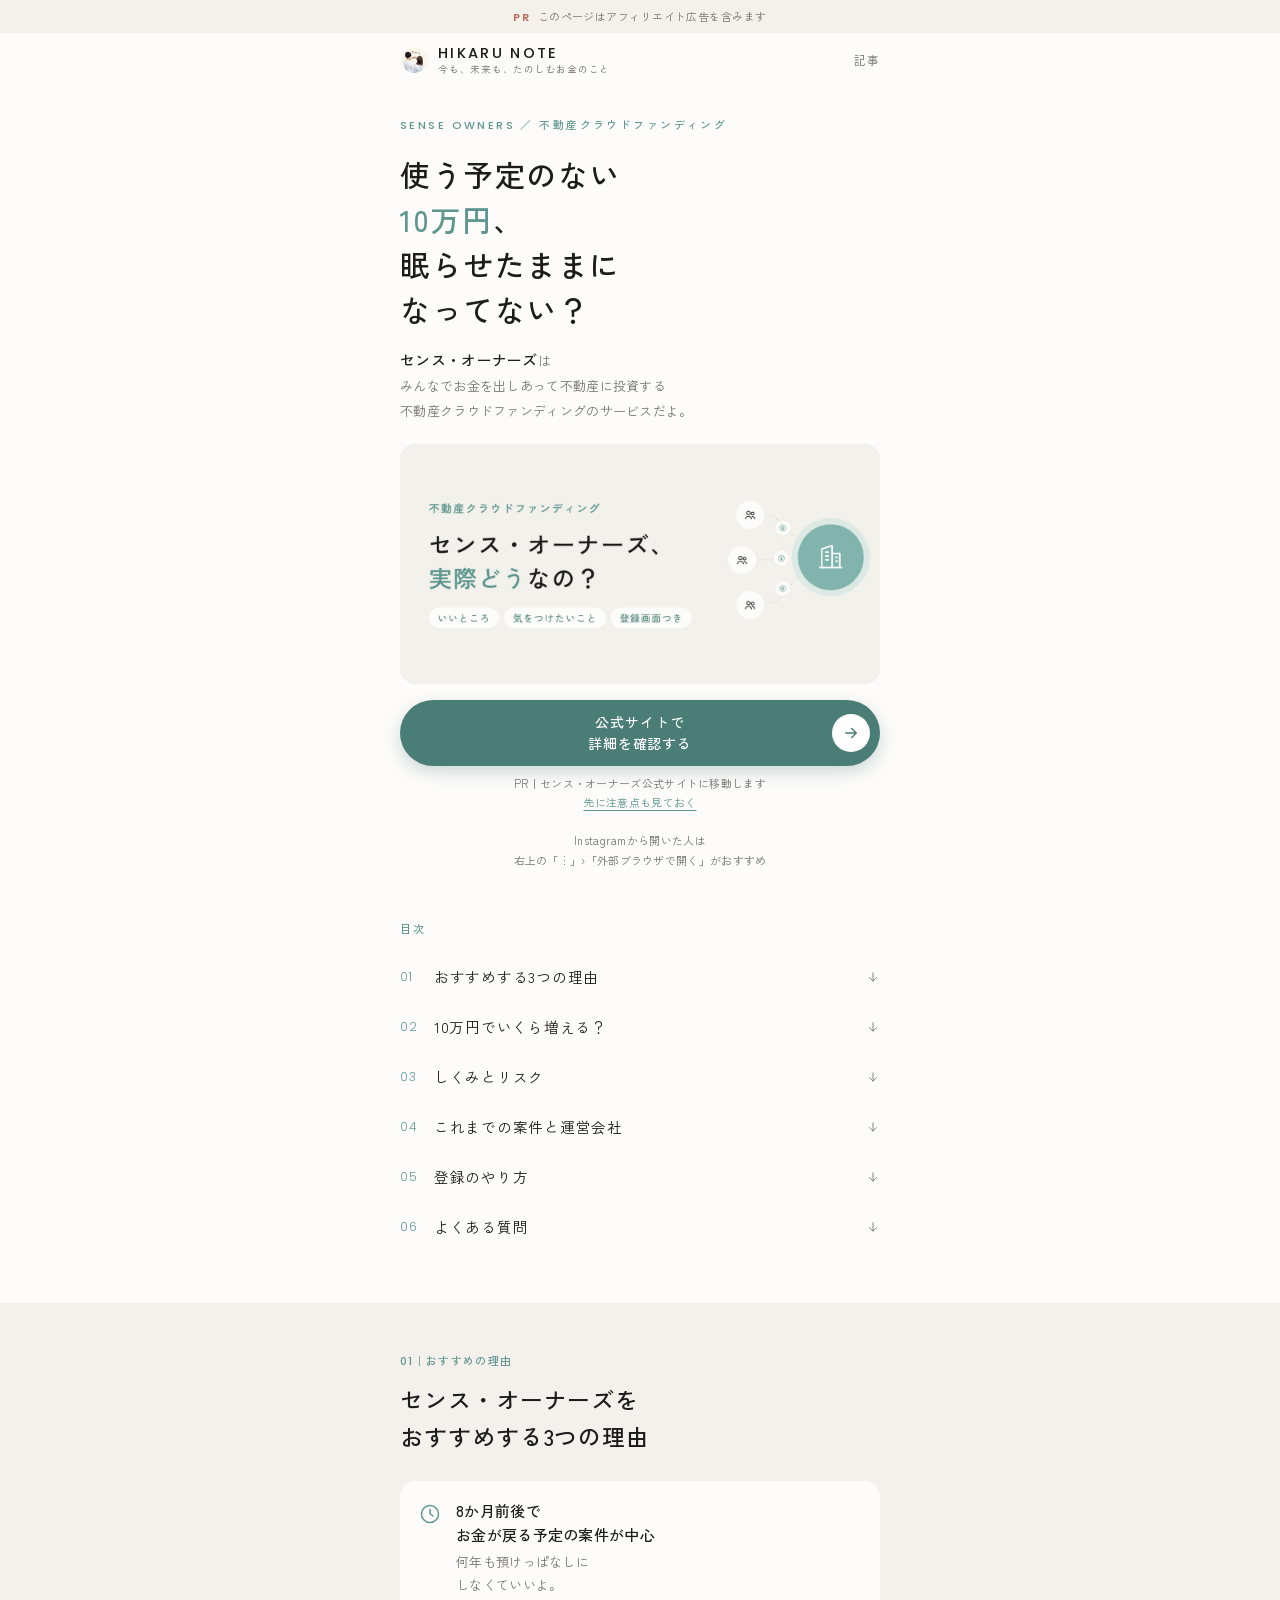
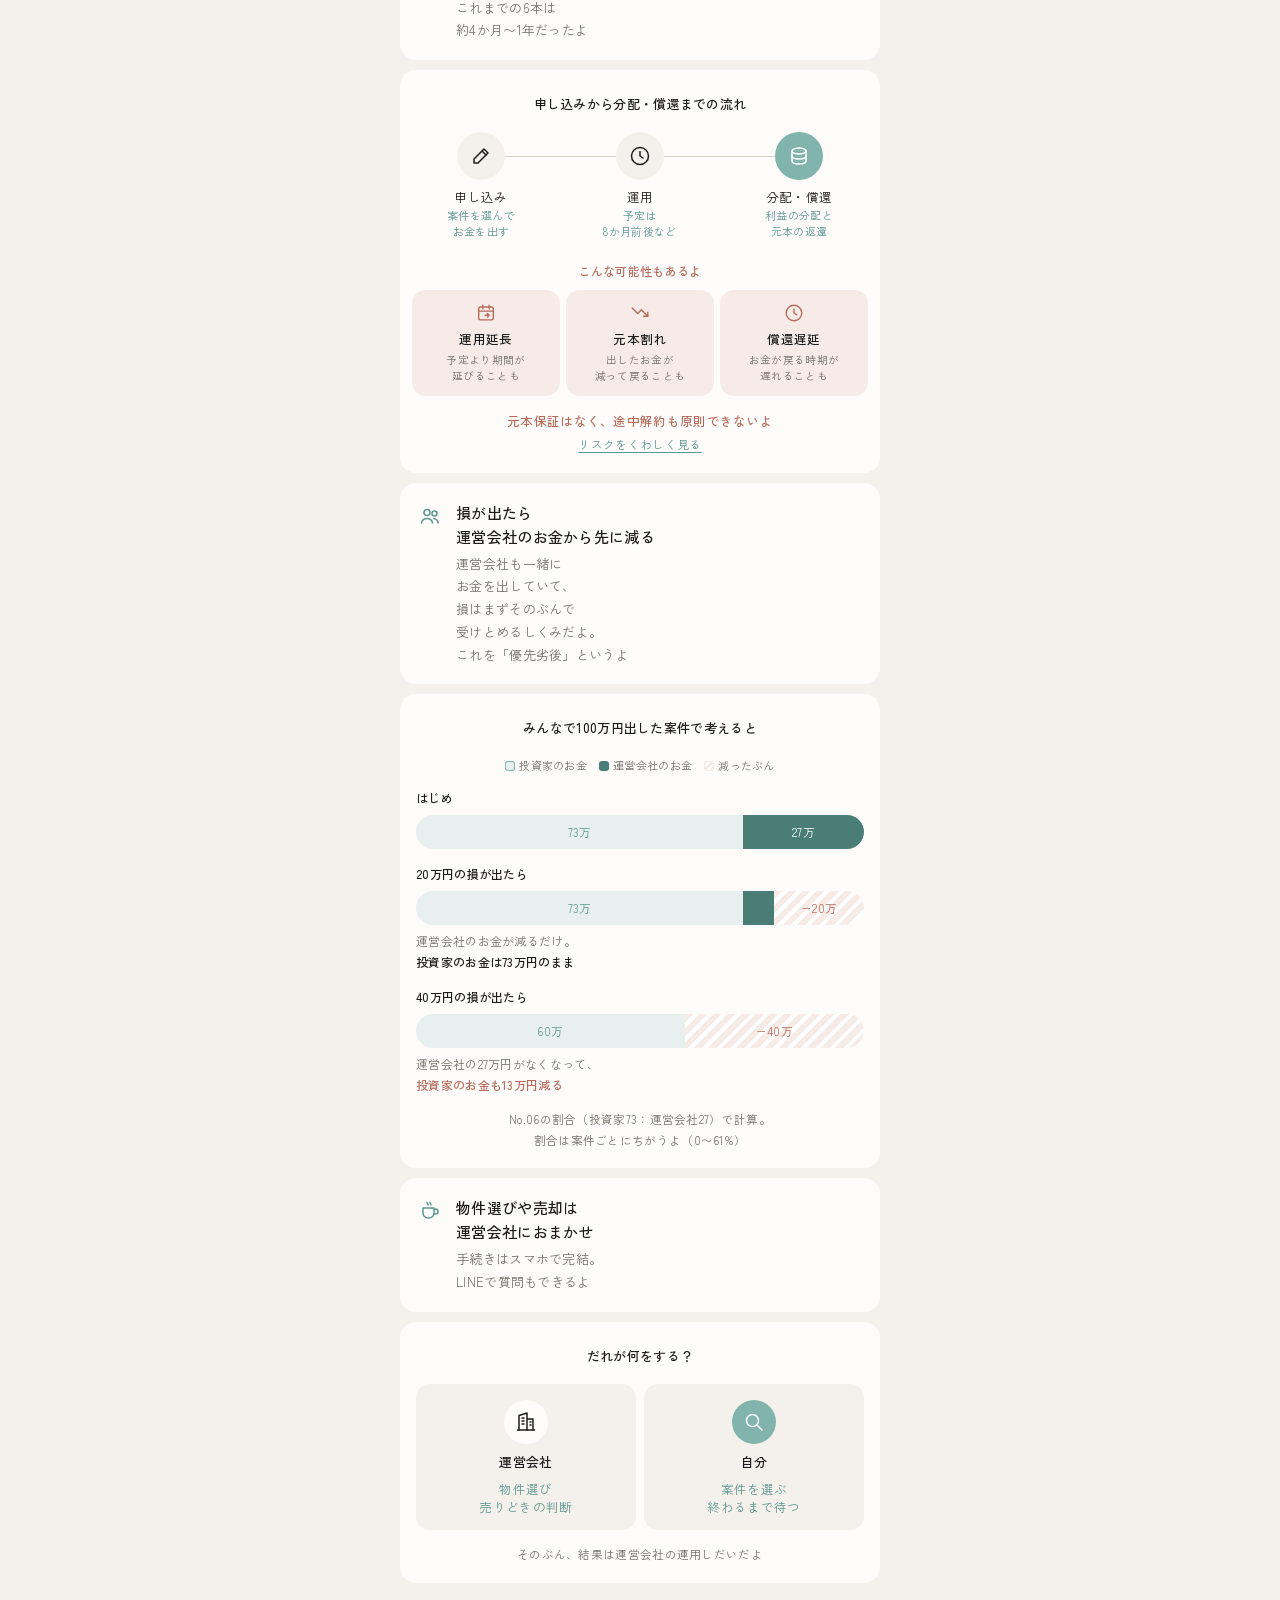
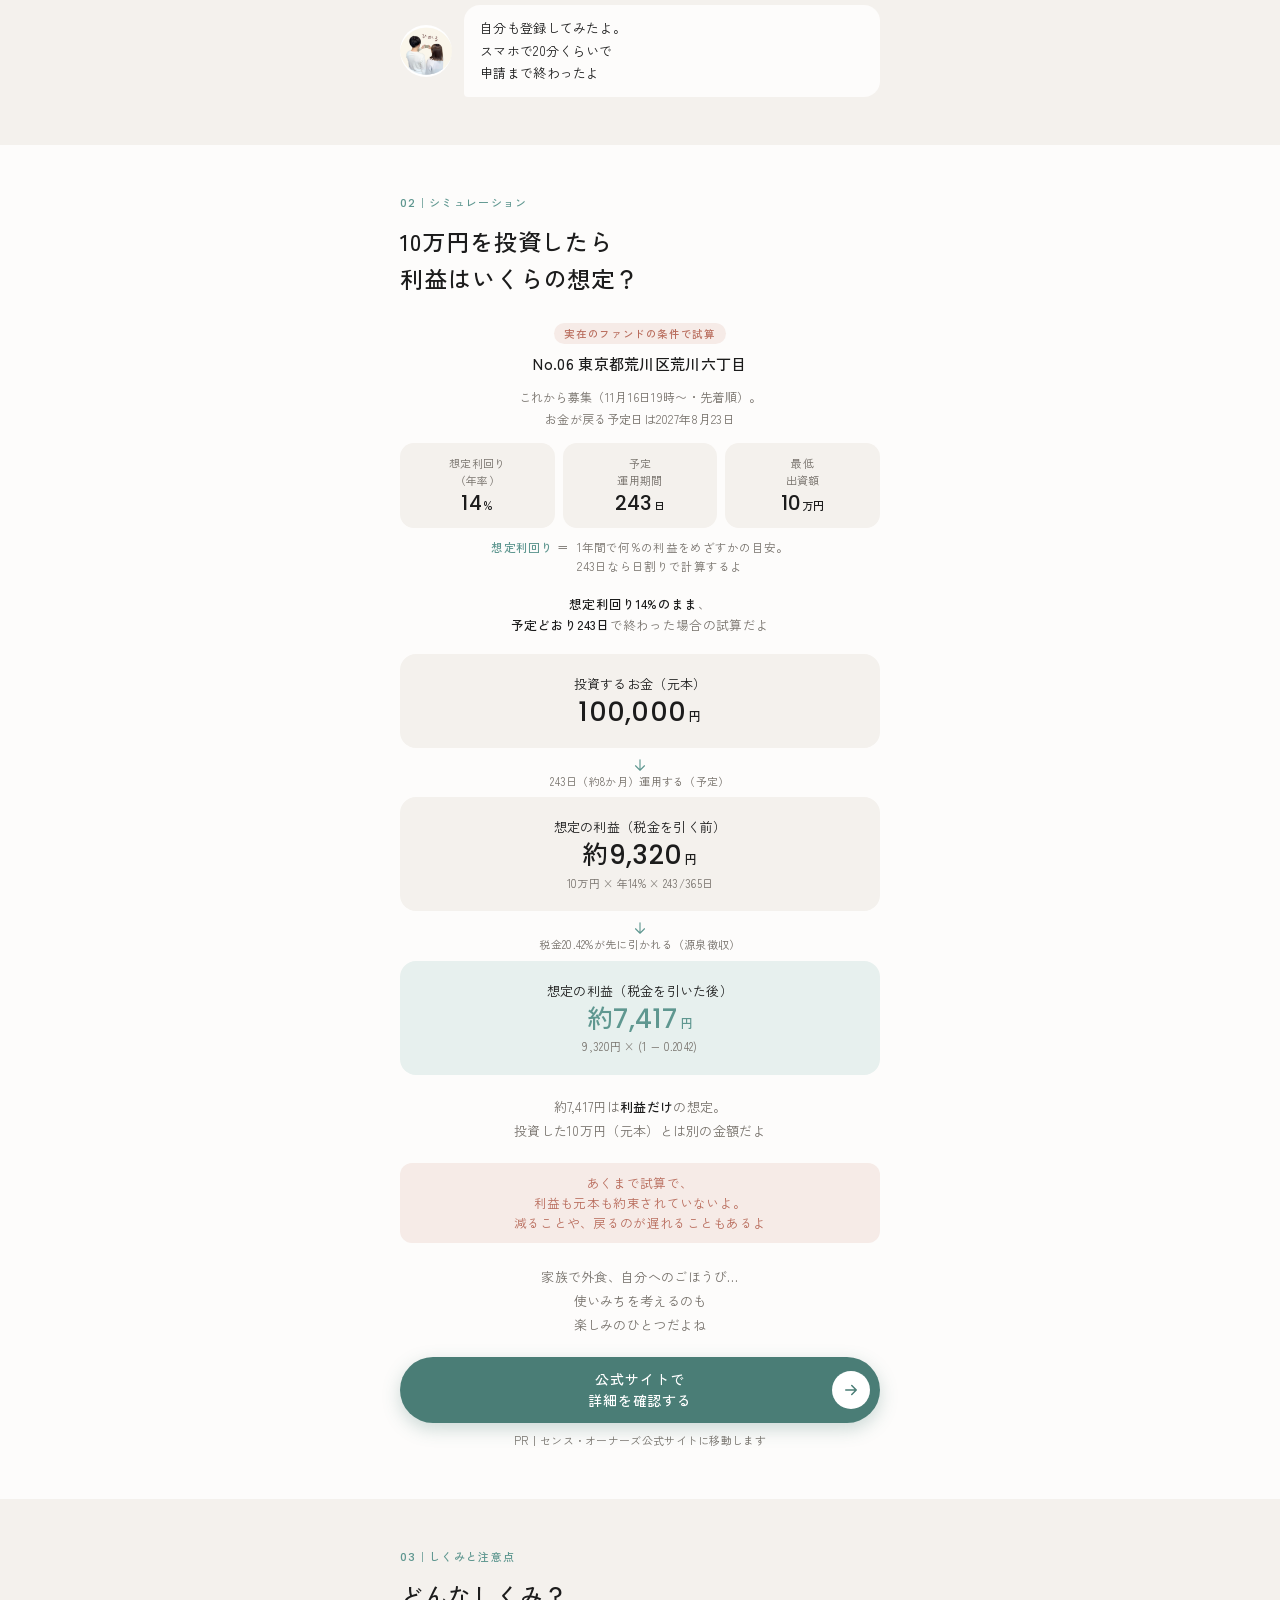
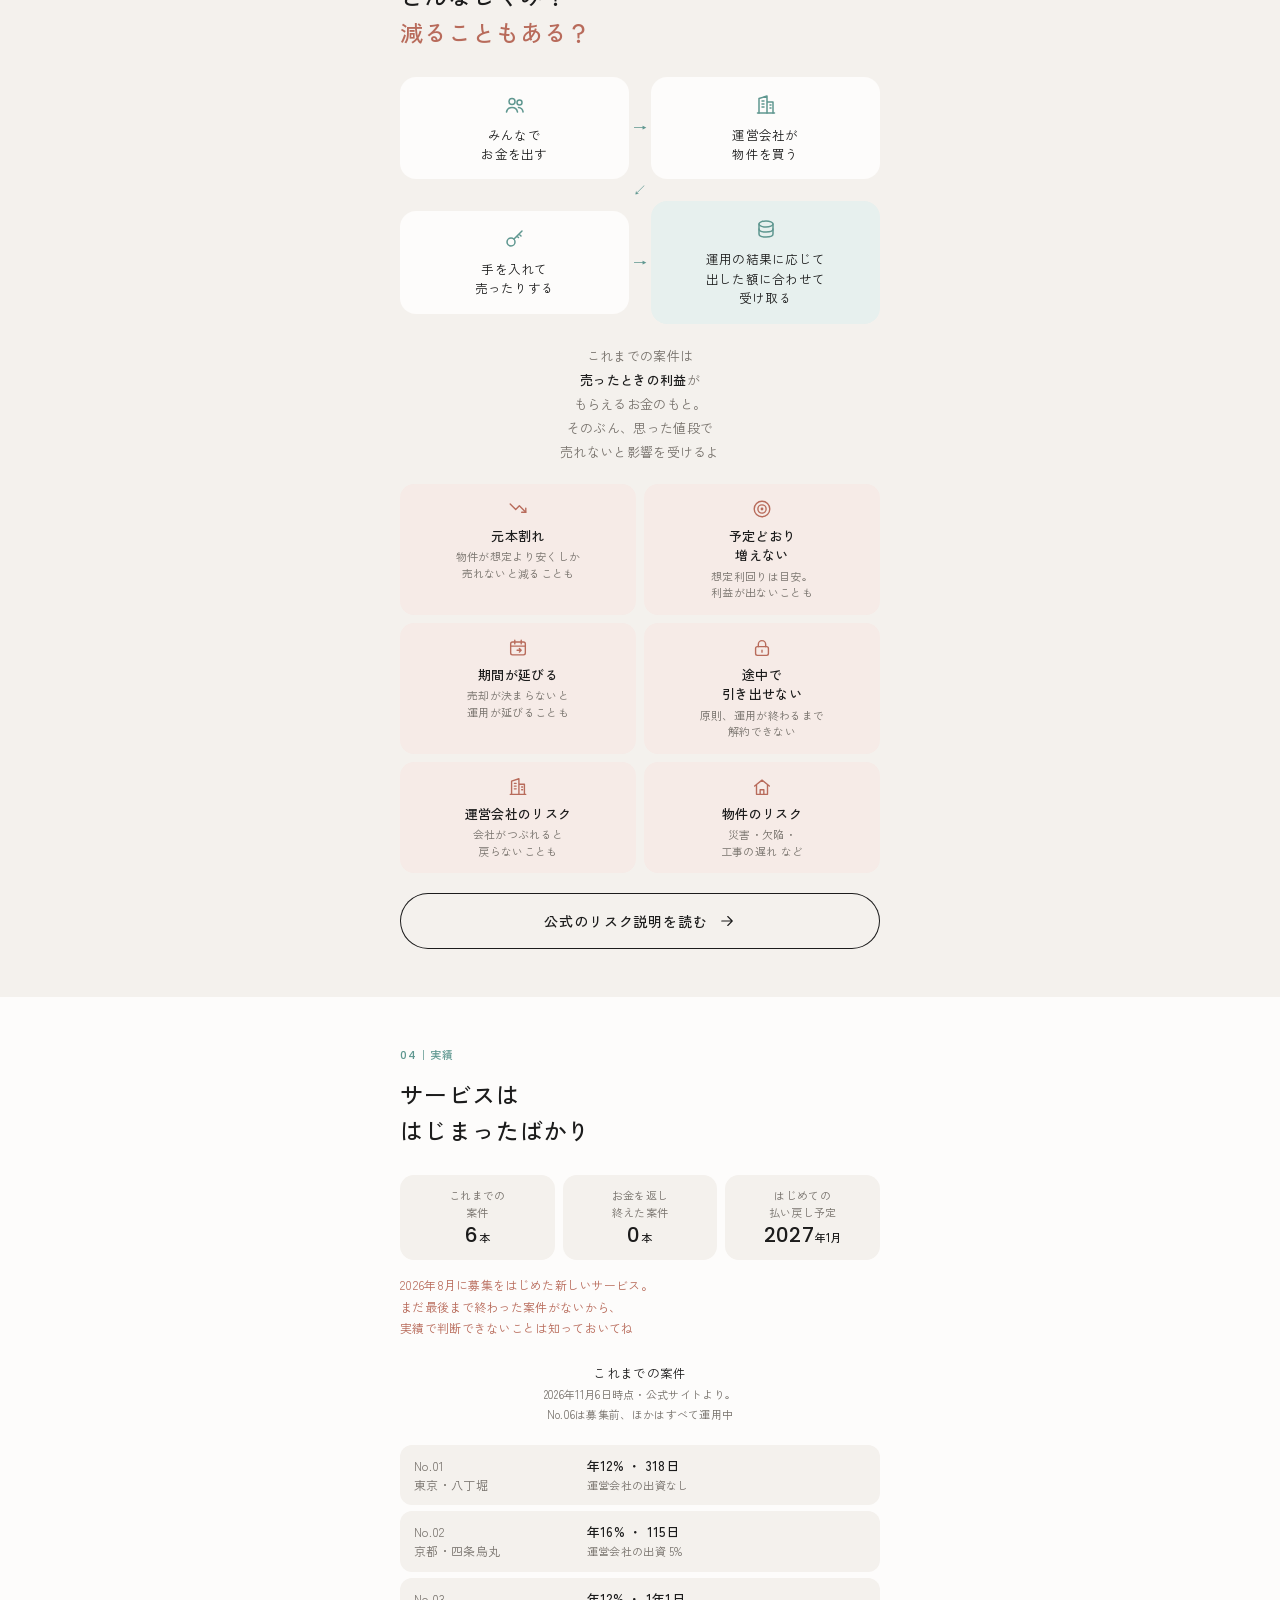
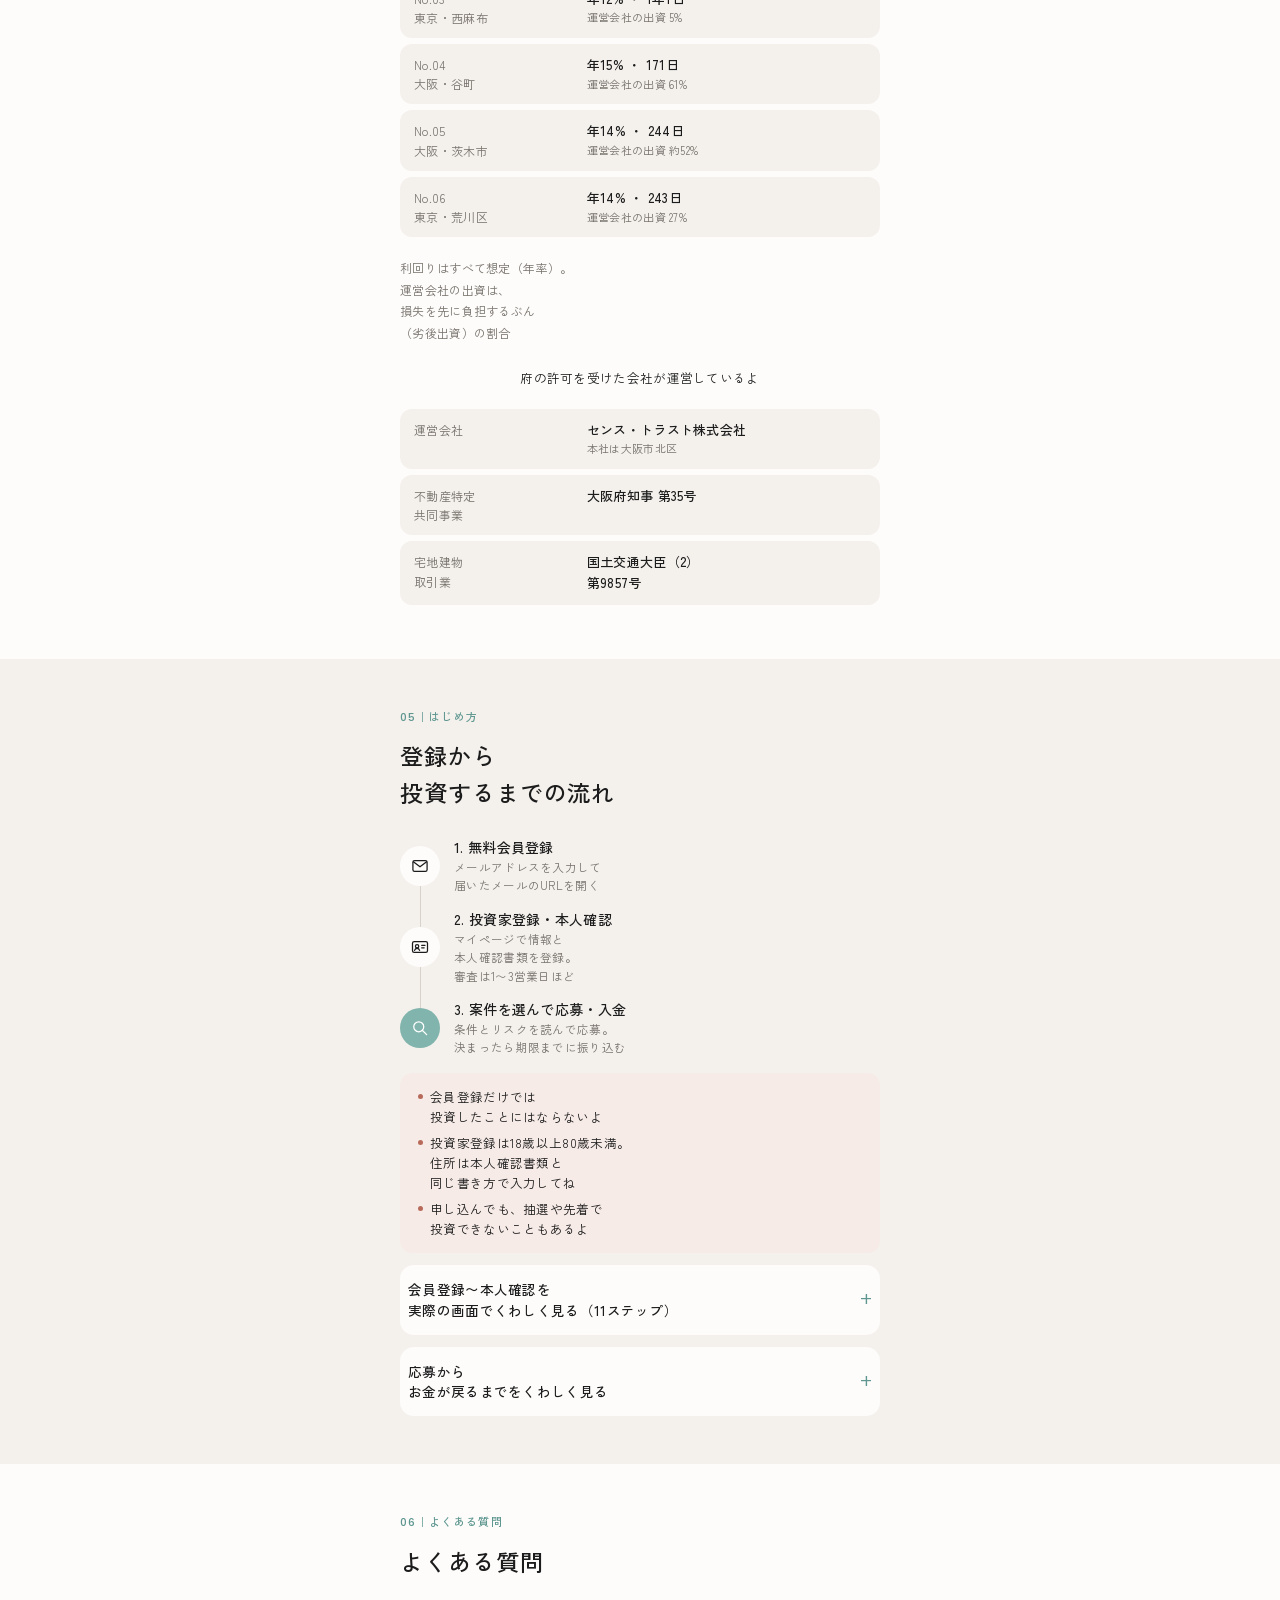
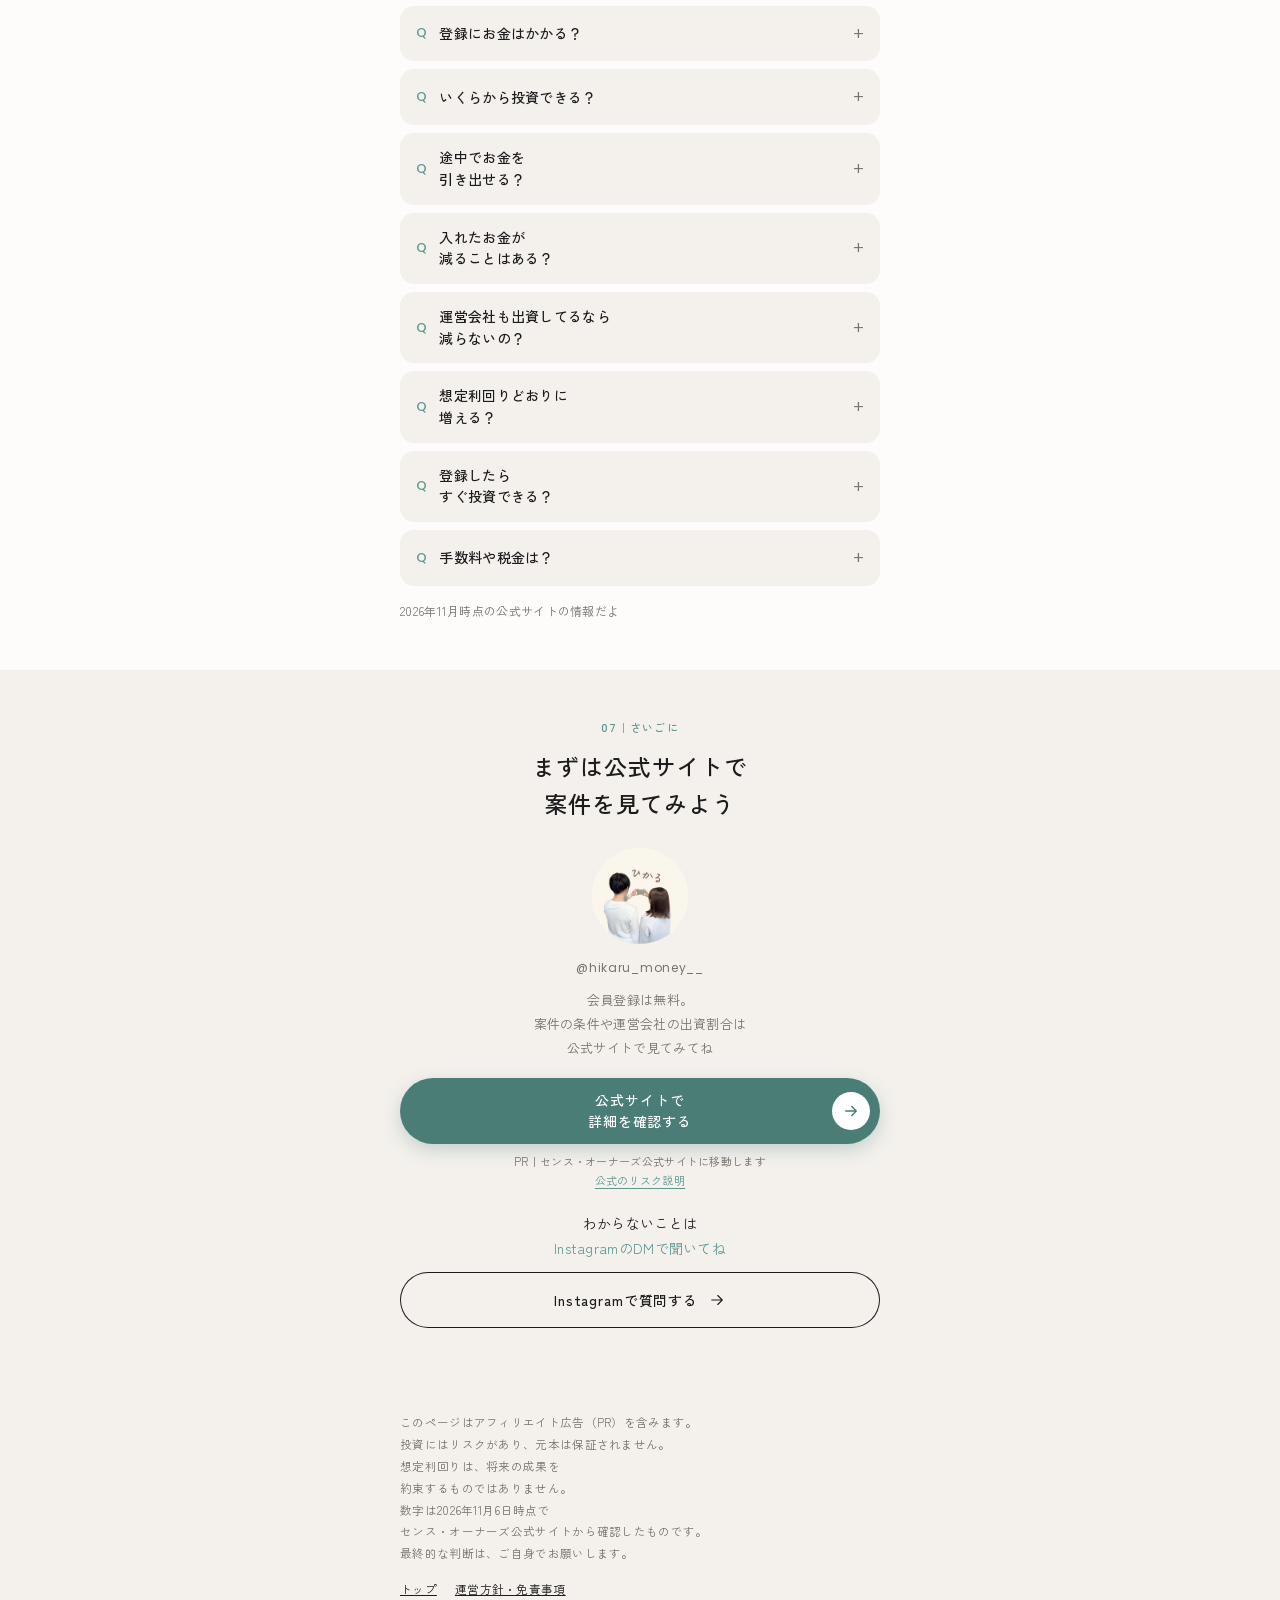
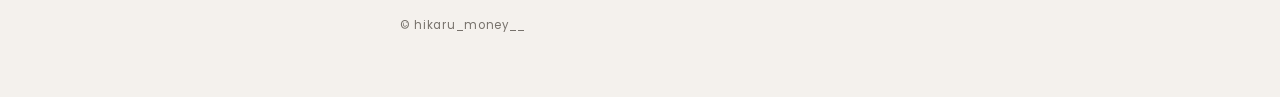
==== commit 85c42ad2: "センス・オーナーズのページを公開（トップに記事カードを追加）" ====
--- a/sense-owners/index.html
+++ b/sense-owners/index.html
@@ -7,6 +7,14 @@
 <meta name="theme-color" content="#fdfcfb">
 <title>センス・オーナーズ（SENSE OWNERS）紹介｜HIKARU NOTE</title>
 <meta name="description" content="不動産クラウドファンディング、センス・オーナーズ（SENSE OWNERS）の特徴・リスク・始め方を、図解でまとめた紹介ページ。">
+<meta property="og:type" content="article">
+<meta property="og:title" content="センス・オーナーズ（SENSE OWNERS）紹介｜HIKARU NOTE">
+<meta property="og:description" content="不動産クラウドファンディング、センス・オーナーズの特徴・リスク・始め方を図解でまとめたよ。">
+<meta property="og:url" content="https://hikaru-168.github.io/sense-owners/">
+<meta property="og:image" content="https://hikaru-168.github.io/assets/banner-sense-owners.jpg">
+<meta property="og:image:width" content="1200">
+<meta property="og:image:height" content="600">
+<meta name="twitter:card" content="summary_large_image">
 <link rel="preconnect" href="https://fonts.googleapis.com">
 <link rel="preconnect" href="https://fonts.gstatic.com" crossorigin>
 <link href="https://fonts.googleapis.com/css2?family=Zen+Kaku+Gothic+New:wght@400;500;700&family=Poppins:wght@300;400;500;600&display=swap" rel="stylesheet">
@@ -34,8 +42,10 @@
     <div class="wrap">
       <a class="cp-notice" href="#campaign" data-campaign hidden><svg class="i"><use href="/assets/icons.svg#i-gift"/></svg>新規登録キャンペーン（11/9〜11/20）</a>
       <p class="eyebrow">SENSE OWNERS ／ 不動産クラウドファンディング</p>
-      <h1>使う予定のない<br><em>10万円</em>、<br>銀行に置いたまま？</h1>
-      <p class="lead"><b>センス・オーナーズ</b>は<br>みんなでお金を出しあって不動産に投資する<br>不動産クラウドファンディングのサービスだよ。<br>10万円から。運用期間の予定が<br>8か月前後の案件が中心だよ<small>予定より延びることも、元本が減ることもあるよ</small></p>
+      <h1>使う予定のない<br><em>10万円</em>、<br>眠らせたままに<br>なってない？</h1>
+      <p class="lead"><b>センス・オーナーズ</b>は<br>みんなでお金を出しあって不動産に投資する<br>不動産クラウドファンディングのサービスだよ。</p>
+
+      <div class="photo wide banner"><img src="/assets/banner-sense-owners.jpg" alt="センス・オーナーズ、実際どうなの？ いいところ・気をつけたいこと・登録画面つき。みんなでお金を出しあって1つの物件に投資するイメージ図" width="1200" height="600"></div>
 
       <a class="btn" href="https://stair-s.com/link.php?i=pig38hyub27z&amp;m=miinu5v2nrsu" target="_blank" rel="sponsored noopener" data-affiliate-slot="sense-fv">公式サイトで<br>詳細を確認する</a>
       <p class="btn-note">PR｜センス・オーナーズ公式サイトに移動します<br><a href="#risk">先に注意点も見ておく</a></p>
@@ -67,8 +77,8 @@
       <h2>センス・オーナーズを<br>おすすめする3つの理由</h2>
       <ol class="reasons">
         <li class="card reason"><svg class="i"><use href="/assets/icons.svg#i-clock"/></svg><div>
-          <h3>予定運用期間が<br>8か月前後の案件が中心</h3>
-          <p>これまでの6本は<br>約4か月〜1年の案件だったよ</p>
+          <h3>8か月前後で<br>お金が戻る予定の案件が中心</h3>
+          <p>何年も預けっぱなしに<br>しなくていいよ。<br>これまでの6本は<br>約4か月〜1年だったよ</p>
         </div></li>
       </ol>
       <div class="timebox">
@@ -88,23 +98,46 @@
       </div>
       <ol class="reasons" start="2">
         <li class="card reason"><svg class="i"><use href="/assets/icons.svg#i-users"/></svg><div>
-          <h3>運営会社も<br>一緒にお金を出す<br>「優先劣後」のしくみ</h3>
-          <p>損失が出たときは<br>運営会社が出したぶんから<br>先に減らすしくみだよ</p>
-          <div class="split" role="img" aria-label="No.06の出資の割合。投資家73％、運営会社27％">
-            <div class="split-bar"><span class="s-inv" style="width:73%">73%</span><span class="s-sub" style="width:27%">27%</span></div>
-            <div class="split-legend"><span><b>投資家</b><br>先に戻る</span><span><b>運営会社</b><br>先に減る</span></div>
-          </div>
-          <p class="cond">図はNo.06の割合。<br>割合は案件ごとにちがって、<br>運営会社が出さない案件<br>（No.01）もあったよ。<br>運営会社のぶんを超える損失は<br>投資家のお金も減るよ</p>
-        </div></li>
-        <li class="card reason"><svg class="i"><use href="/assets/icons.svg#i-cup"/></svg><div>
-          <h3>物件選びや売却を<br>自分でしなくていい</h3>
-          <p>物件を選ぶのも、売るのも<br>運営会社が担当するよ。<br>手続きはスマホで完結して、<br>わからないことはLINEで聞けるよ</p>
-          <p class="cond">そのぶん、結果は<br>運営会社の運用しだい。<br>どの案件にするかは<br>自分で読んで決めてね</p>
+          <h3>損が出たら<br>運営会社のお金から先に減る</h3>
+          <p>運営会社も一緒に<br>お金を出していて、<br>損はまずそのぶんで<br>受けとめるしくみだよ。<br>これを「優先劣後」というよ</p>
         </div></li>
       </ol>
+      <div class="timebox">
+        <p class="timebox-h">みんなで100万円出した案件で考えると</p>
+        <div class="pp-legend"><span><i class="s-inv"></i>投資家のお金</span><span><i class="s-sub"></i>運営会社のお金</span><span><i class="s-loss"></i>減ったぶん</span></div>
+        <div class="pp-row">
+          <p class="pp-h">はじめ</p>
+          <div class="split-bar" role="img" aria-label="投資家73万円、運営会社27万円"><span class="s-inv" style="width:73%">73万</span><span class="s-sub" style="width:27%">27万</span></div>
+        </div>
+        <div class="pp-row">
+          <p class="pp-h">20万円の損が出たら</p>
+          <div class="split-bar" role="img" aria-label="投資家73万円のまま、運営会社は7万円に"><span class="s-inv" style="width:73%">73万</span><span class="s-sub" style="width:7%"></span><span class="s-loss" style="width:20%">−20万</span></div>
+          <p class="pp-k">運営会社のお金が減るだけ。<br><b>投資家のお金は73万円のまま</b></p>
+        </div>
+        <div class="pp-row">
+          <p class="pp-h">40万円の損が出たら</p>
+          <div class="split-bar" role="img" aria-label="運営会社のお金は0円、投資家は60万円に"><span class="s-inv" style="width:60%">60万</span><span class="s-loss" style="width:40%">−40万</span></div>
+          <p class="pp-k">運営会社の27万円がなくなって、<br><b class="em-terra">投資家のお金も13万円減る</b></p>
+        </div>
+        <p class="timebox-note">No.06の割合（投資家73：運営会社27）で計算。<br>割合は案件ごとにちがうよ（0〜61%）</p>
+      </div>
+      <ol class="reasons" start="3">
+        <li class="card reason"><svg class="i"><use href="/assets/icons.svg#i-cup"/></svg><div>
+          <h3>物件選びや売却は<br>運営会社におまかせ</h3>
+          <p>手続きはスマホで完結。<br>LINEで質問もできるよ</p>
+        </div></li>
+      </ol>
+      <div class="timebox">
+        <p class="timebox-h">だれが何をする？</p>
+        <div class="roles">
+          <div class="role-col"><span class="ic"><svg class="i"><use href="/assets/icons.svg#i-building"/></svg></span><b>運営会社</b><ul><li>物件選び</li><li>売りどきの判断</li></ul></div>
+          <div class="role-col me"><span class="ic"><svg class="i"><use href="/assets/icons.svg#i-search"/></svg></span><b>自分</b><ul><li>案件を選ぶ</li><li>終わるまで待つ</li></ul></div>
+        </div>
+        <p class="timebox-note">そのぶん、結果は運営会社の運用しだいだよ</p>
+      </div>
       <div class="talk">
         <img src="/assets/avatar.png" alt="ひかる" width="52" height="52">
-        <div class="bubble">自分も11月9日に<br>登録してみるよ。<br>まずは無料登録して<br>案件をのぞくだけでもOK</div>
+        <div class="bubble">自分も登録してみたよ。<br>スマホで20分くらいで<br>申請まで終わったよ</div>
       </div>
     </div>
   </section>
@@ -134,7 +167,7 @@
       </div>
       <p class="mid-text">約7,417円は<b>利益だけ</b>の想定。<br>投資した10万円（元本）とは別の金額だよ</p>
       <div class="caution">あくまで試算で、<br>利益も元本も約束されていないよ。<br>減ることや、戻るのが遅れることもあるよ</div>
-      <p class="recap">家族でちょっといい外食、<br>自分へのごほうび…<br>使いみちを考えるのも<br>楽しみのひとつだよね</p>
+      <p class="recap">家族で外食、自分へのごほうび…<br>使いみちを考えるのも<br>楽しみのひとつだよね</p>
       <div class="gap"></div>
       <a class="btn" href="https://stair-s.com/link.php?i=pig38hyub27z&amp;m=miinu5v2nrsu" target="_blank" rel="sponsored noopener" data-affiliate-slot="sense-sim">公式サイトで<br>詳細を確認する</a>
       <p class="btn-note">PR｜センス・オーナーズ公式サイトに移動します</p>
@@ -247,7 +280,125 @@
         <li>投資家登録は18歳以上80歳未満。<br>住所は本人確認書類と<br>同じ書き方で入力してね</li>
         <li>申し込んでも、抽選や先着で<br>投資できないこともあるよ</li>
       </ul>
-      <!-- 実際の登録画面（2026-11-09撮影予定）を入れるときは、torches/index.html の「会員登録〜本人確認を実際の画面でくわしく見る」と同じ形で、ここに details.more を追加する -->
+      <details class="more">
+        <summary>会員登録〜本人確認を<br>実際の画面でくわしく見る（11ステップ）</summary>
+        <div class="prep"><span class="prep-t">用意するもの</span><span><svg class="i"><use href="/assets/icons.svg#i-phone"/></svg>スマホ</span><span><svg class="i"><use href="/assets/icons.svg#i-id"/></svg>免許証かマイナカード</span><span><svg class="i"><use href="/assets/icons.svg#i-bank"/></svg>自分名義の口座<small>（通帳・キャッシュカードか<br>ネットバンキングの画面）</small></span><span><svg class="i"><use href="/assets/icons.svg#i-mail"/></svg>メール</span></div>
+        <figure class="guide-wrap">
+          <figcaption>実際の登録画面で見る手順<small>自分が登録したとき（2026年11月）の画面だよ。<br>今は少し変わっているかも</small></figcaption>
+          <ol class="guide">
+            <li class="gs">
+              <img src="/assets/so-steps/00-top.jpg" alt="センス・オーナーズ公式サイトの最初の画面。「いますぐ無料会員登録」のボタン（写真の部分は省略）" width="480" height="854" loading="lazy">
+              <div class="gs-body">
+                <p class="gs-n">01</p>
+                <h3>ボタンを押すと<br>公式サイトが開く</h3>
+                <p class="gs-none">入力するものはなし</p>
+                <p class="gs-next"><span>次に押す</span><b>いますぐ無料会員登録</b></p>
+                <p class="gs-tip">写真の部分は<br>省いているよ</p>
+              </div>
+            </li>
+            <li class="gs">
+              <img src="/assets/so-steps/01-signup.jpg" alt="メールアドレスで会員登録する画面" width="480" height="854" loading="lazy">
+              <div class="gs-body">
+                <p class="gs-n">02</p>
+                <h3>メールで会員登録</h3>
+                <ul><li>メールアドレス</li><li>パスワード（2回）</li><li>利用規約などに<br>同意のチェック</li></ul>
+                <p class="gs-next"><span>次に押す</span><b>登録する</b></p>
+                <p class="gs-tip">パスワードは半角8〜32文字。<br>数字・大文字・小文字を<br>1文字ずつ入れる</p>
+              </div>
+            </li>
+            <li class="gs">
+              <img src="/assets/so-steps/02-mail.jpg" alt="仮登録完了のお知らせメール（URLはぼかし）" width="480" height="854" loading="lazy">
+              <div class="gs-body">
+                <p class="gs-n">03</p>
+                <h3>届いたメールを開く</h3>
+                <p class="gs-none">入力するものはなし</p>
+                <p class="gs-next"><span>次に押す</span><b>メール本文のリンク</b></p>
+                <p class="gs-tip">「仮登録完了のお知らせ」<br>というメールが届くよ。<br>リンクの期限は24時間</p>
+              </div>
+            </li>
+            <li class="gs">
+              <img src="/assets/so-steps/03-basic.jpg" alt="出資者情報登録の基本情報の入力画面" width="480" height="854" loading="lazy">
+              <div class="gs-body">
+                <p class="gs-n">04</p>
+                <h3>名前や住所を入力</h3>
+                <ul><li>名前とフリガナ</li><li>性別・生年月日</li><li>電話番号</li><li>郵便番号・住所</li></ul>
+                <p class="gs-next"><span>次に押す</span><b>投資適合性の入力へ進む</b></p>
+                <p class="gs-tip">電話番号と郵便番号は<br>ハイフンなし。<br>住所は本人確認書類と<br>同じ書き方で</p>
+              </div>
+            </li>
+            <li class="gs">
+              <img src="/assets/so-steps/04-suitability.jpg" alt="投資適合性の入力画面" width="480" height="854" loading="lazy">
+              <div class="gs-body">
+                <p class="gs-n">05</p>
+                <h3>質問に答える</h3>
+                <ul><li>職業・年収・収入源</li><li>金融資産・取引の目的</li><li>投資の経験</li><li>キャンペーンコード</li></ul>
+                <p class="gs-next"><span>次に押す</span><b>口座情報の入力へ進む</b></p>
+                <p class="gs-tip">あてはまるものを選ぶだけ。<br>キャンペーンコードが<br>なければ「0」と入力</p>
+              </div>
+            </li>
+            <li class="gs">
+              <img src="/assets/so-steps/05-bank.jpg" alt="口座情報の入力画面（口座名義は消している）" width="480" height="854" loading="lazy">
+              <div class="gs-body">
+                <p class="gs-n">06</p>
+                <h3>受け取り口座を登録</h3>
+                <ul><li>金融機関（ボタンから選ぶ）</li><li>口座番号・口座名義</li><li>通帳・キャッシュカード・<br>ネットバンキング画面の<br>どれかの画像</li></ul>
+                <p class="gs-next"><span>次に押す</span><b>確認画面に進む</b></p>
+                <p class="gs-tip">画像は銀行名・支店番号・<br>口座番号・名義が<br>見えるものにする</p>
+              </div>
+            </li>
+            <li class="gs">
+              <div class="gs-noimg"><svg class="i"><use href="/assets/icons.svg#i-check"/></svg>個人情報が<br>写るため<br>画像なし</div>
+              <div class="gs-body">
+                <p class="gs-n">07</p>
+                <h3>入力内容を見直す</h3>
+                <p class="gs-none">入力するものはなし</p>
+                <p class="gs-next"><span>次に押す</span><b>同意・承諾して送信する</b></p>
+                <p class="gs-tip">3つの書類の「確認する」を<br>押して読んでから送信。<br>間違いは「修正する」で直せる</p>
+              </div>
+            </li>
+            <li class="gs">
+              <img src="/assets/so-steps/06-kyc.jpg" alt="本人確認方法の選択画面" width="480" height="854" loading="lazy">
+              <div class="gs-body">
+                <p class="gs-n">08</p>
+                <h3>本人確認の方法を選ぶ</h3>
+                <ul><li>「オンライン本人確認」<br>を選ぶ</li></ul>
+                <p class="gs-next"><span>次に押す</span><b>選択</b></p>
+                <p class="gs-tip">途中でページを離れると<br>最初からやり直し。<br>時間のあるときにやってね</p>
+              </div>
+            </li>
+            <li class="gs">
+              <img src="/assets/so-steps/07-online.jpg" alt="オンライン本人確認の前の確認画面" width="480" height="854" loading="lazy">
+              <div class="gs-body">
+                <p class="gs-n">09</p>
+                <h3>使えるスマホか<br>確認する</h3>
+                <ul><li>iPhoneはSafariで</li><li>AndroidはChromeなどで</li></ul>
+                <p class="gs-next"><span>次に押す</span><b>オンライン本人確認を行う</b></p>
+                <p class="gs-tip">有効期限が切れていない<br>本人確認書類を使う</p>
+              </div>
+            </li>
+            <li class="gs">
+              <div class="gs-noimg"><svg class="i"><use href="/assets/icons.svg#i-check"/></svg>撮影画面は<br>個人情報が<br>写るため<br>画像なし</div>
+              <div class="gs-body">
+                <p class="gs-n">10</p>
+                <h3>書類と顔を撮影</h3>
+                <ul><li>本人確認書類を1種類</li><li>書類と自分の顔を撮影</li></ul>
+                <p class="gs-next"><span>次に押す</span><b>画面の案内どおりに<br>進む</b></p>
+                <p class="gs-tip">免許証やマイナカードなど。<br>外国籍の人は在留カードか<br>特別永住者証明書</p>
+              </div>
+            </li>
+            <li class="gs">
+              <img src="/assets/so-steps/08-done.jpg" alt="出資者情報登録申請の完了画面" width="480" height="854" loading="lazy">
+              <div class="gs-body">
+                <p class="gs-n">11</p>
+                <h3>申請完了・審査を待つ</h3>
+                <p class="gs-none">入力するものはなし</p>
+                <p class="gs-next"><span>次に押す</span><b>今すぐマイページへ移動</b></p>
+                <p class="gs-tip">審査は1〜3営業日ほど。<br>不備があるときは<br>2〜5営業日以内に<br>メールで連絡が来るよ</p>
+              </div>
+            </li>
+          </ol>
+        </figure>
+      </details>
       <details class="more">
         <summary>応募から<br>お金が戻るまでをくわしく見る</summary>
         <ol class="timeline">
@@ -360,11 +511,11 @@
       });
     }
     function queue() { if (!queued) { queued = true; requestAnimationFrame(sweep); } }
-    document.querySelectorAll('.reasons, .trio, .risks, .flow4, .qa').forEach(function (el) { el.classList.add('stagger'); });
+    document.querySelectorAll('.reasons, .trio, .risks, .flow4, .prep, .qa').forEach(function (el) { el.classList.add('stagger'); });
     document.querySelectorAll('.stagger, .timeline').forEach(function (g) {
       Array.prototype.forEach.call(g.children, function (c, i) { c.style.setProperty('--i', i); });
     });
-    document.querySelectorAll('.sec .wrap > *, .stagger, .timeline, .talk').forEach(function (el) { el.classList.add('rv'); });
+    document.querySelectorAll('.sec .wrap > *, .stagger, .guide > li, .timeline, .talk').forEach(function (el) { el.classList.add('rv'); });
     addEventListener('scroll', queue, { passive: true });
     addEventListener('resize', queue);
     sweep();
--- a/assets/style.css
+++ b/assets/style.css
@@ -453,8 +453,7 @@
 .more > .caution { margin-bottom: 14px; }
 
 /* 優先劣後の割合バー（センス・オーナーズ） */
-.reason > div:has(> .split) { flex: 1; }
-.split { margin: 14px 0 0; }
+.split { margin: 4px 4px 0; }
 .split-bar { display: flex; height: 34px; border-radius: 9999px; overflow: hidden; font-size: 11.5px; line-height: 34px; text-align: center; }
 .split-bar span { white-space: nowrap; }
 .split-bar .s-inv { background: var(--sage-soft); color: var(--sage-ink); }
@@ -478,3 +477,19 @@
 .pool-arrow svg.i { width: 18px; height: 18px; transform: rotate(90deg); color: var(--sage-ink); }
 .pool-goal { display: grid; justify-items: center; gap: 6px; font-size: 12.5px; font-weight: 500; }
 .timebox .pool-goal .ic { width: 52px; height: 52px; display: grid; place-content: center; border-radius: 50%; background: var(--sage); color: #fff; }
+
+/* 優先劣後の例（値下がりしたときの図） */
+.split-bar .s-loss { background: repeating-linear-gradient(135deg, var(--terra-soft) 0 6px, #fff 6px 10px); color: var(--terra); }
+.pp-legend { display: flex; flex-wrap: wrap; justify-content: center; gap: 4px 12px; font-size: 11px; color: var(--sub); margin: -2px 0 12px; }
+.pp-legend i { display: inline-block; width: 10px; height: 10px; border-radius: 3px; margin-right: 4px; vertical-align: -1px; }
+.pp-legend i.s-inv { background: var(--sage-soft); box-shadow: inset 0 0 0 1px var(--sage); }
+.pp-legend i.s-sub { background: var(--sage-deep); }
+.pp-legend i.s-loss { background: repeating-linear-gradient(135deg, var(--terra-soft) 0 3px, #fff 3px 5px); box-shadow: inset 0 0 0 1px var(--terra-soft); }
+.pp-row { margin: 0 4px 14px; }
+.pp-h { font-size: 12px; font-weight: 500; margin: 0 0 6px; }
+.pp-k { font-size: 12px; color: var(--sub); line-height: 1.7; margin: 6px 0 0; }
+.pp-k b { color: var(--ink); font-weight: 500; }
+.pp-k b.em-terra { color: var(--terra); }
+
+/* 文字入りのバナーはFVの写真のズームをかけない */
+.motion .fv .photo.banner img { animation: none; }
